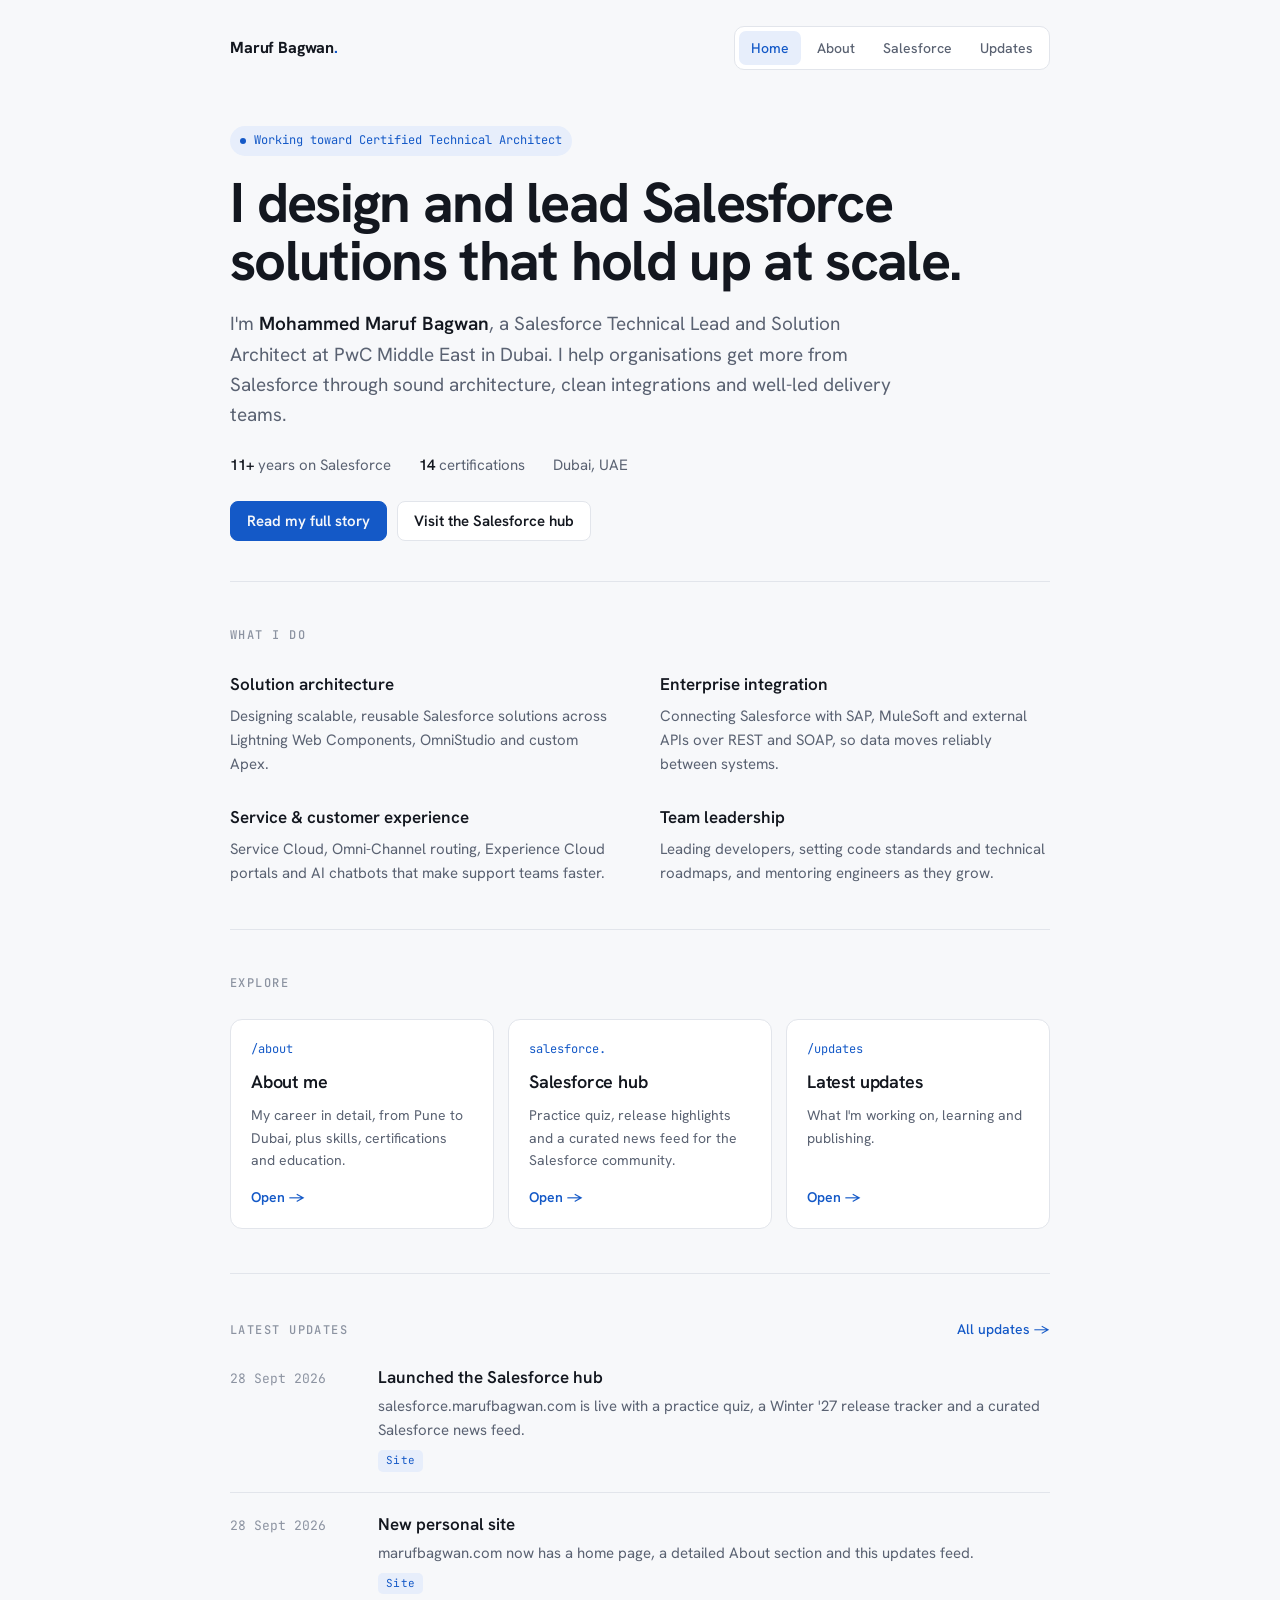
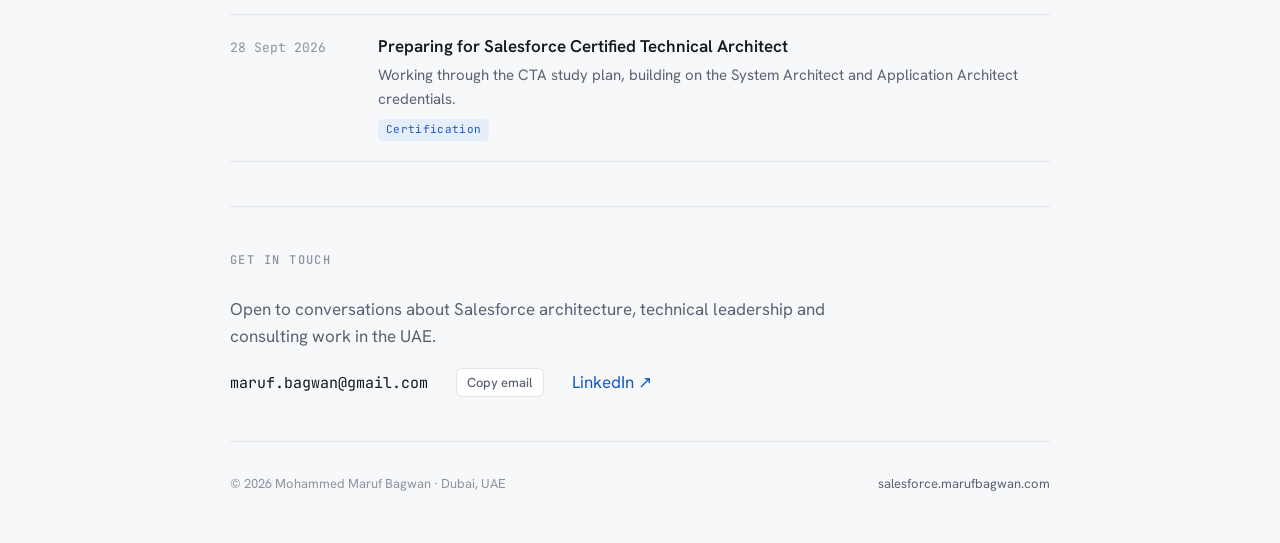
==== public/index.html @ 79952c8c "Add files via upload" ====
<!doctype html>
<html lang="en">
<head>
<meta charset="utf-8">
<meta name="viewport" content="width=device-width, initial-scale=1, viewport-fit=cover">
<title>Maruf Bagwan</title>
<meta name="description" content="Mohammed Maruf Bagwan — Salesforce Technical Lead and Solution Architect in Dubai.">
<link rel="preconnect" href="https://fonts.googleapis.com">
<link rel="preconnect" href="https://fonts.gstatic.com" crossorigin>
<link rel="stylesheet" href="https://fonts.googleapis.com/css2?family=Hanken+Grotesk:wght@400;500;600;700&family=JetBrains+Mono:wght@400;500&display=swap">
<link rel="stylesheet" href="assets/site.css">
</head>
<body>
<div class="wrap">
  <header class="site-header">
    <a class="brand" href="/">Maruf Bagwan<span class="dot">.</span></a>
    <nav aria-label="Main">
      <ul class="tabs">
        <li><a href="/" aria-current="page">Home</a></li>
        <li><a href="/about/">About</a></li>
        <li><a href="https://salesforce.marufbagwan.com/">Salesforce</a></li>
        <li><a href="/updates/">Updates</a></li>
      </ul>
    </nav>
  </header>

  <main>
    <div class="page-head">
      <span class="status">Working toward Certified Technical Architect</span>
      <h1>I design and lead Salesforce solutions that hold up at scale.</h1>
      <p class="lede">I'm <strong>Mohammed Maruf Bagwan</strong>, a Salesforce Technical Lead and Solution Architect at PwC Middle East in Dubai. I help organisations get more from Salesforce through sound architecture, clean integrations and well-led delivery teams.</p>
      <ul class="facts">
        <li><b>11+</b> years on Salesforce</li>
        <li><b>14</b> certifications</li>
        <li>Dubai, UAE</li>
      </ul>
      <div class="actions">
        <a class="btn primary" href="/about/">Read my full story</a>
        <a class="btn" href="https://salesforce.marufbagwan.com/">Visit the Salesforce hub</a>
      </div>
    </div>

    <section>
      <div class="sec-head"><p class="eyebrow">What I do</p></div>
      <div class="grid2">
        <div>
          <h3>Solution architecture</h3>
          <p>Designing scalable, reusable Salesforce solutions across Lightning Web Components, OmniStudio and custom Apex.</p>
        </div>
        <div>
          <h3>Enterprise integration</h3>
          <p>Connecting Salesforce with SAP, MuleSoft and external APIs over REST and SOAP, so data moves reliably between systems.</p>
        </div>
        <div>
          <h3>Service &amp; customer experience</h3>
          <p>Service Cloud, Omni-Channel routing, Experience Cloud portals and AI chatbots that make support teams faster.</p>
        </div>
        <div>
          <h3>Team leadership</h3>
          <p>Leading developers, setting code standards and technical roadmaps, and mentoring engineers as they grow.</p>
        </div>
      </div>
    </section>

    <section>
      <div class="sec-head"><p class="eyebrow">Explore</p></div>
      <div class="cards">
        <a class="card" href="/about/">
          <span class="k">/about</span>
          <h3>About me</h3>
          <p>My career in detail, from Pune to Dubai, plus skills, certifications and education.</p>
          <span class="go">Open →</span>
        </a>
        <a class="card" href="https://salesforce.marufbagwan.com/">
          <span class="k">salesforce.</span>
          <h3>Salesforce hub</h3>
          <p>Practice quiz, release highlights and a curated news feed for the Salesforce community.</p>
          <span class="go">Open →</span>
        </a>
        <a class="card" href="/updates/">
          <span class="k">/updates</span>
          <h3>Latest updates</h3>
          <p>What I'm working on, learning and publishing.</p>
          <span class="go">Open →</span>
        </a>
      </div>
    </section>

    <section>
      <div class="sec-head"><p class="eyebrow">Latest updates</p><a href="/updates/">All updates →</a></div>
      <ul class="feed" id="latest"></ul>
    </section>

    <section id="contact">
      <div class="sec-head"><p class="eyebrow">Get in touch</p></div>
      <p class="prose" style="margin-bottom:18px">Open to conversations about Salesforce architecture, technical leadership and consulting work in the UAE.</p>
      <div class="contact-row">
        <span class="email">maruf.bagwan@gmail.com</span>
        <button class="copy" type="button" data-copy="maruf.bagwan@gmail.com">Copy email</button>
        <a href="https://www.linkedin.com/in/mohammed-maruf-bagwan" target="_blank" rel="noopener">LinkedIn ↗</a>
      </div>
    </section>
  </main>

  <footer class="site-foot">
    <span>© 2026 Mohammed Maruf Bagwan · Dubai, UAE</span>
    <a href="https://salesforce.marufbagwan.com/">salesforce.marufbagwan.com</a>
  </footer>
</div>

<script src="assets/updates.js"></script>
<script src="assets/site.js" data-root="" data-site="main"></script>
<script>
  (function () {
    var list = document.getElementById("latest");
    list.innerHTML = (window.UPDATES || []).slice(0, 3).map(function (u) {
      var t = u.link ? '<a href="' + MB.esc(u.link) + '">' + MB.esc(u.title) + '</a>' : MB.esc(u.title);
      return '<li><span class="date">' + MB.fmtDate(u.date) + '</span><div><h3>' + t + '</h3><p>' + MB.esc(u.text) +
        '</p><div class="meta"><span class="tag">' + MB.esc(u.type) + '</span></div></div></li>';
    }).join("");
    MB.fixLinks(list);
  })();
</script>
</body>
</html>
---- public/assets/site.css ----
/* Shared styles for marufbagwan.com and salesforce.marufbagwan.com */
:root {
  --bg: #F7F8FA;
  --surface: #FFFFFF;
  --ink: #13171F;
  --muted: #5A6272;
  --faint: #8C93A1;
  --rule: #E2E5EB;
  --main-accent: #1459C7;
  --main-soft: #E7EEFB;
  --sf-accent: #0A6F8F;
  --sf-soft: #E3F1F5;
  --good: #1F7A4D;
  --good-soft: #E4F3EA;
  --bad: #B3362B;
  --bad-soft: #FBE9E7;
  --accent: var(--main-accent);
  --accent-soft: var(--main-soft);
  --sans: "Hanken Grotesk", ui-sans-serif, system-ui, -apple-system, "Segoe UI", sans-serif;
  --mono: "JetBrains Mono", ui-monospace, "SFMono-Regular", Menlo, Consolas, monospace;
}
@media (prefers-color-scheme: dark) {
  :root:not([data-theme="light"]) {
    color-scheme: dark;
    --bg: #0F1217; --surface: #161A21; --ink: #E8EBF0; --muted: #A0A7B4; --faint: #6E7582; --rule: #252A33;
    --main-accent: #7EA8F2; --main-soft: #1A2537;
    --sf-accent: #5CC2DE; --sf-soft: #13272E;
    --good: #5FC690; --good-soft: #14281E; --bad: #F08A7E; --bad-soft: #2E1816;
  }
}
:root[data-theme="dark"] {
  color-scheme: dark;
  --bg: #0F1217; --surface: #161A21; --ink: #E8EBF0; --muted: #A0A7B4; --faint: #6E7582; --rule: #252A33;
  --main-accent: #7EA8F2; --main-soft: #1A2537;
  --sf-accent: #5CC2DE; --sf-soft: #13272E;
  --good: #5FC690; --good-soft: #14281E; --bad: #F08A7E; --bad-soft: #2E1816;
}
body.sf { --accent: var(--sf-accent); --accent-soft: var(--sf-soft); }

* { box-sizing: border-box; }
html { scroll-behavior: smooth; }
@media (prefers-reduced-motion: reduce) { html { scroll-behavior: auto; } * { transition: none !important; animation: none !important; } }
body {
  margin: 0;
  background: var(--bg);
  color: var(--ink);
  font-family: var(--sans);
  font-size: 17px;
  line-height: 1.6;
  -webkit-font-smoothing: antialiased;
  padding-inline: 24px;
}
.wrap { max-width: 820px; margin: 0 auto; }
a { color: var(--accent); text-decoration: none; }
a:hover { text-decoration: underline; text-underline-offset: 3px; }
:focus-visible { outline: 2px solid var(--accent); outline-offset: 3px; border-radius: 3px; }
h1, h2, h3 { text-wrap: balance; }

/* ---------- Header / tabs ---------- */
.site-header {
  display: flex; align-items: center; justify-content: space-between; gap: 12px 24px; flex-wrap: wrap;
  padding-block: 26px 0;
}
.brand { font-weight: 700; letter-spacing: -0.01em; color: var(--ink); font-size: 16px; display: inline-flex; align-items: baseline; }
.brand .sub { margin-left: 10px; }
.brand:hover { text-decoration: none; }
.brand .dot { color: var(--accent); }
.brand .sub { font-family: var(--mono); font-size: 12px; font-weight: 500; color: var(--accent); background: var(--accent-soft); padding: 2px 8px; border-radius: 999px; }
.tabs { display: flex; gap: 4px; list-style: none; margin: 0; padding: 4px; flex-wrap: wrap; background: var(--surface); border: 1px solid var(--rule); border-radius: 10px; }
.tabs a {
  display: block; padding: 6px 12px; border-radius: 7px; font-size: 14px; font-weight: 500; color: var(--muted);
}
.tabs a:hover { color: var(--ink); text-decoration: none; background: var(--bg); }
.tabs a[aria-current="page"] { background: var(--accent-soft); color: var(--accent); }
.tabs a.out::after { content: " ↗"; font-size: 12px; }

/* ---------- Page head ---------- */
.page-head { padding-block: 56px 40px; display: grid; gap: 18px; }
.eyebrow { font-family: var(--mono); font-size: 12px; text-transform: uppercase; letter-spacing: 0.12em; color: var(--faint); margin: 0; font-weight: 500; }
h1 { margin: 0; font-size: clamp(36px, 6vw, 56px); line-height: 1.05; letter-spacing: -0.03em; font-weight: 700; }
.lede { margin: 0; max-width: 62ch; font-size: 19px; color: var(--muted); }
.lede strong { color: var(--ink); font-weight: 600; }
.status {
  display: inline-flex; align-items: center; gap: 8px; justify-self: start;
  font-family: var(--mono); font-size: 12px; color: var(--accent); background: var(--accent-soft);
  padding: 5px 10px; border-radius: 999px;
}
.status::before { content: ""; width: 6px; height: 6px; border-radius: 50%; background: var(--accent); }
.facts { display: flex; flex-wrap: wrap; gap: 8px 28px; margin: 4px 0 0; padding: 0; list-style: none; font-size: 15px; color: var(--muted); }
.facts b { color: var(--ink); font-weight: 600; font-variant-numeric: tabular-nums; }
.actions { display: flex; flex-wrap: wrap; gap: 10px; margin-top: 6px; }
.btn {
  display: inline-flex; align-items: center; gap: 8px; padding: 10px 16px; border-radius: 8px;
  font: 600 15px/1.2 var(--sans); border: 1px solid var(--rule); background: var(--surface); color: var(--ink); cursor: pointer;
}
.btn:hover { text-decoration: none; border-color: var(--faint); }
.btn.primary { background: var(--accent); border-color: var(--accent); color: var(--bg); }
.btn.primary:hover { filter: brightness(1.08); }
.btn:disabled { opacity: .45; cursor: not-allowed; }

/* ---------- Sections ---------- */
section { padding-block: 44px; border-top: 1px solid var(--rule); }
.sec-head { display: flex; justify-content: space-between; align-items: baseline; gap: 16px; flex-wrap: wrap; margin-bottom: 26px; }
.sec-head .eyebrow { margin: 0; }
.sec-head a { font-size: 14px; font-weight: 500; }
h2.title { margin: 0 0 8px; font-size: 26px; letter-spacing: -0.02em; line-height: 1.2; }
.prose { max-width: 64ch; color: var(--muted); margin: 0; }
.prose + .prose { margin-top: 14px; }

/* What I do */
.grid2 { display: grid; grid-template-columns: repeat(2, minmax(0, 1fr)); gap: 28px 40px; }
.grid2 h3 { margin: 0 0 6px; font-size: 17px; font-weight: 600; }
.grid2 p { margin: 0; color: var(--muted); font-size: 15px; }

/* Link cards */
.cards { display: grid; grid-template-columns: repeat(3, minmax(0, 1fr)); gap: 14px; }
.card {
  display: flex; flex-direction: column; gap: 8px; padding: 20px; border-radius: 12px;
  background: var(--surface); border: 1px solid var(--rule); color: var(--ink);
  transition: border-color .15s, transform .15s;
}
.card:hover { text-decoration: none; border-color: var(--accent); transform: translateY(-2px); }
.card .k { font-family: var(--mono); font-size: 12px; color: var(--accent); }
.card h3 { margin: 0; font-size: 18px; font-weight: 600; letter-spacing: -0.01em; }
.card p { margin: 0; font-size: 14px; color: var(--muted); }
.card .go { margin-top: auto; padding-top: 6px; font-size: 14px; font-weight: 600; color: var(--accent); }

/* ---------- Feed (updates / news) ---------- */
.feed { list-style: none; margin: 0; padding: 0; display: grid; }
.feed li { display: grid; grid-template-columns: 120px 1fr; gap: 6px 28px; padding-block: 20px; border-bottom: 1px solid var(--rule); }
.feed li:first-child { padding-top: 0; }
.feed .date { font-family: var(--mono); font-size: 13px; color: var(--faint); padding-top: 3px; font-variant-numeric: tabular-nums; }
.feed h3 { margin: 0 0 4px; font-size: 17px; font-weight: 600; line-height: 1.4; }
.feed h3 a { color: var(--ink); }
.feed h3 a:hover { color: var(--accent); }
.feed p { margin: 0; font-size: 15px; color: var(--muted); }
.feed .meta { margin-top: 8px; display: flex; gap: 8px; flex-wrap: wrap; align-items: center; font-size: 13px; color: var(--faint); }
.tag { font-family: var(--mono); font-size: 11px; letter-spacing: .03em; padding: 2px 8px; border-radius: 5px; background: var(--accent-soft); color: var(--accent); }
.empty { color: var(--faint); padding-block: 20px; margin: 0; }

/* Filters */
.toolbar { display: flex; flex-wrap: wrap; gap: 10px; align-items: center; margin-bottom: 26px; }
.chips { display: flex; flex-wrap: wrap; gap: 6px; }
.chip {
  font: 500 13px/1 var(--sans); padding: 8px 12px; border-radius: 999px; cursor: pointer;
  border: 1px solid var(--rule); background: var(--surface); color: var(--muted);
}
.chip:hover { color: var(--ink); border-color: var(--faint); }
.chip[aria-pressed="true"] { background: var(--ink); border-color: var(--ink); color: var(--bg); }
.chip .n { font-family: var(--mono); font-size: 11px; opacity: .7; margin-left: 4px; }
.search {
  flex: 1 1 200px; min-width: 0; max-width: 280px; margin-left: auto;
  font: 15px var(--sans); padding: 8px 12px; border-radius: 8px; border: 1px solid var(--rule);
  background: var(--surface); color: var(--ink);
}
.search::placeholder { color: var(--faint); }

/* ---------- About: timeline ---------- */
.jobs { list-style: none; margin: 0; padding: 0; display: grid; gap: 12px; }
.job { border: 1px solid var(--rule); border-radius: 12px; background: var(--surface); }
.job summary {
  list-style: none; cursor: pointer; display: grid; grid-template-columns: 150px 1fr auto; gap: 4px 24px; align-items: start;
  padding: 18px 20px;
}
.job summary::-webkit-details-marker { display: none; }
.job .when { font-family: var(--mono); font-size: 13px; color: var(--faint); padding-top: 3px; white-space: nowrap; font-variant-numeric: tabular-nums; }
.job.current .when { color: var(--accent); }
.job h3 { margin: 0; font-size: 18px; font-weight: 600; line-height: 1.35; }
.job .org { margin: 2px 0 0; font-size: 15px; color: var(--muted); }
.job .chev { width: 22px; height: 22px; border-radius: 6px; display: grid; place-items: center; color: var(--faint); transition: transform .2s; font-size: 14px; margin-top: 2px; }
.job[open] .chev { transform: rotate(180deg); color: var(--accent); }
.job .body { padding: 0 20px 20px calc(150px + 24px + 20px); }
.job ul { margin: 0; padding-left: 18px; display: grid; gap: 6px; color: var(--muted); font-size: 15px; }
.job .stack { margin-top: 14px; display: flex; flex-wrap: wrap; gap: 6px; }
.pill { font-family: var(--mono); font-size: 11px; padding: 3px 8px; border-radius: 5px; border: 1px solid var(--rule); color: var(--muted); }

.certs { display: grid; grid-template-columns: repeat(2, minmax(0, 1fr)); gap: 8px; list-style: none; margin: 0; padding: 0; }
.certs li { display: flex; justify-content: space-between; gap: 12px; align-items: center; padding: 12px 14px; border: 1px solid var(--rule); border-radius: 8px; background: var(--surface); font-size: 15px; }
.certs li .tag { flex: none; }
.certs li.progress { border-style: dashed; border-color: var(--accent); }

.kv { display: grid; grid-template-columns: 180px 1fr; gap: 12px 24px; margin: 0; }
.kv dt { font-weight: 600; font-size: 15px; }
.kv dd { margin: 0; color: var(--muted); font-size: 15px; }

.contact-row { display: flex; flex-wrap: wrap; gap: 12px 28px; align-items: center; }
.email { font-family: var(--mono); font-size: 15px; color: var(--ink); user-select: all; }
.copy { font: 500 13px var(--sans); padding: 5px 10px; border-radius: 6px; border: 1px solid var(--rule); background: var(--surface); color: var(--muted); cursor: pointer; }
.copy:hover { color: var(--ink); }

/* ---------- Releases ---------- */
.dates { display: grid; grid-template-columns: repeat(5, minmax(0, 1fr)); gap: 0; list-style: none; margin: 0; padding: 0; border: 1px solid var(--rule); border-radius: 12px; background: var(--surface); overflow: hidden; }
.dates li { padding: 14px 16px; border-left: 1px solid var(--rule); display: grid; gap: 2px; }
.dates li:first-child { border-left: 0; }
.dates .d { font-family: var(--mono); font-size: 13px; font-variant-numeric: tabular-nums; color: var(--ink); font-weight: 500; }
.dates .l { font-size: 13px; color: var(--muted); line-height: 1.35; }
.dates li.done .d { color: var(--faint); text-decoration: line-through; text-decoration-color: var(--rule); }
.dates li.next { background: var(--accent-soft); }
.dates li.next .d { color: var(--accent); }

.rel { list-style: none; margin: 0; padding: 0; display: grid; }
.rel li { padding-block: 16px; border-bottom: 1px solid var(--rule); display: grid; grid-template-columns: 1fr auto; gap: 4px 16px; }
.rel h3 { margin: 0; font-size: 16px; font-weight: 600; line-height: 1.4; }
.rel p { margin: 0; font-size: 15px; color: var(--muted); grid-column: 1 / -1; }
.rel .area { font-size: 12px; color: var(--faint); font-family: var(--mono); grid-column: 1 / -1; }
.st { font-family: var(--mono); font-size: 11px; padding: 3px 8px; border-radius: 5px; white-space: nowrap; align-self: start; border: 1px solid transparent; }
.st-ga { background: var(--good-soft); color: var(--good); }
.st-beta { background: var(--accent-soft); color: var(--accent); }
.st-pilot { border-color: var(--accent); color: var(--accent); }
.st-ru { background: var(--bad-soft); color: var(--bad); }
.st-removed { border-color: var(--rule); color: var(--faint); text-decoration: line-through; }
.st-new { border-color: var(--rule); color: var(--muted); }

/* ---------- Quiz ---------- */
.quiz { background: var(--surface); border: 1px solid var(--rule); border-radius: 14px; padding: 28px; }
.quiz-top { display: flex; justify-content: space-between; align-items: center; gap: 12px; flex-wrap: wrap; margin-bottom: 18px; font-family: var(--mono); font-size: 13px; color: var(--faint); }
.bar { height: 4px; background: var(--rule); border-radius: 4px; overflow: hidden; margin-bottom: 24px; }
.bar i { display: block; height: 100%; background: var(--accent); width: 0; transition: width .3s; }
.q { margin: 0 0 20px; font-size: 21px; line-height: 1.4; font-weight: 600; letter-spacing: -0.01em; }
.q code, .explain code { font-family: var(--mono); font-size: .88em; background: var(--bg); padding: 1px 5px; border-radius: 4px; }
.opts { display: grid; gap: 10px; margin: 0; padding: 0; list-style: none; }
.opt {
  width: 100%; text-align: left; display: flex; gap: 12px; align-items: flex-start;
  font: 16px/1.45 var(--sans); padding: 13px 16px; border-radius: 10px; cursor: pointer;
  background: var(--bg); color: var(--ink); border: 1px solid var(--rule);
}
.opt:hover:not(:disabled) { border-color: var(--accent); }
.opt .key { font-family: var(--mono); font-size: 12px; color: var(--faint); width: 18px; flex: none; padding-top: 3px; }
.opt code { font-family: var(--mono); font-size: .9em; }
.opt:disabled { cursor: default; }
.opt.right { background: var(--good-soft); border-color: var(--good); }
.opt.right .key { color: var(--good); }
.opt.wrong { background: var(--bad-soft); border-color: var(--bad); }
.opt.wrong .key { color: var(--bad); }
.explain { margin-top: 18px; padding: 14px 16px; border-radius: 10px; background: var(--bg); font-size: 15px; color: var(--muted); }
.explain b { color: var(--ink); }
.quiz-foot { margin-top: 22px; display: flex; justify-content: space-between; gap: 12px; flex-wrap: wrap; align-items: center; }
.score-big { font-size: 64px; font-weight: 700; letter-spacing: -0.04em; line-height: 1; font-variant-numeric: tabular-nums; margin: 0; }
.score-big small { font-size: 24px; color: var(--faint); font-weight: 500; }
.breakdown { list-style: none; margin: 20px 0 0; padding: 0; display: grid; gap: 8px; }
.breakdown li { display: grid; grid-template-columns: 170px 1fr 48px; gap: 12px; align-items: center; font-size: 14px; color: var(--muted); }
.breakdown .track { height: 6px; background: var(--rule); border-radius: 6px; overflow: hidden; }
.breakdown .track i { display: block; height: 100%; background: var(--accent); }
.breakdown .v { font-family: var(--mono); font-size: 12px; text-align: right; font-variant-numeric: tabular-nums; }

footer.site-foot { padding-block: 32px 48px; border-top: 1px solid var(--rule); color: var(--faint); font-size: 13px; display: flex; justify-content: space-between; gap: 12px; flex-wrap: wrap; }
footer.site-foot a { color: var(--muted); }

/* ---------- Responsive ---------- */
@media (max-width: 700px) {
  body { font-size: 16px; padding-inline: 16px; }
  .page-head { padding-block: 36px 32px; }
  .cards { grid-template-columns: 1fr; }
  .grid2, .certs { grid-template-columns: 1fr; }
  .feed li { grid-template-columns: 1fr; gap: 2px; }
  .job summary { grid-template-columns: 1fr auto; }
  .job .when { grid-column: 1 / -1; padding-top: 0; }
  .job .body { padding: 0 20px 20px; }
  .kv { grid-template-columns: 1fr; gap: 2px; }
  .kv dd { margin-bottom: 10px; }
  .dates { grid-template-columns: 1fr 1fr; }
  .dates li { border-left: 0; border-top: 1px solid var(--rule); }
  .dates li:nth-child(-n+2) { border-top: 0; }
  .dates li:nth-child(even) { border-left: 1px solid var(--rule); }
  .search { max-width: none; margin-left: 0; }
  .quiz { padding: 20px; }
  .q { font-size: 19px; }
  .breakdown li { grid-template-columns: 110px 1fr 40px; }
}
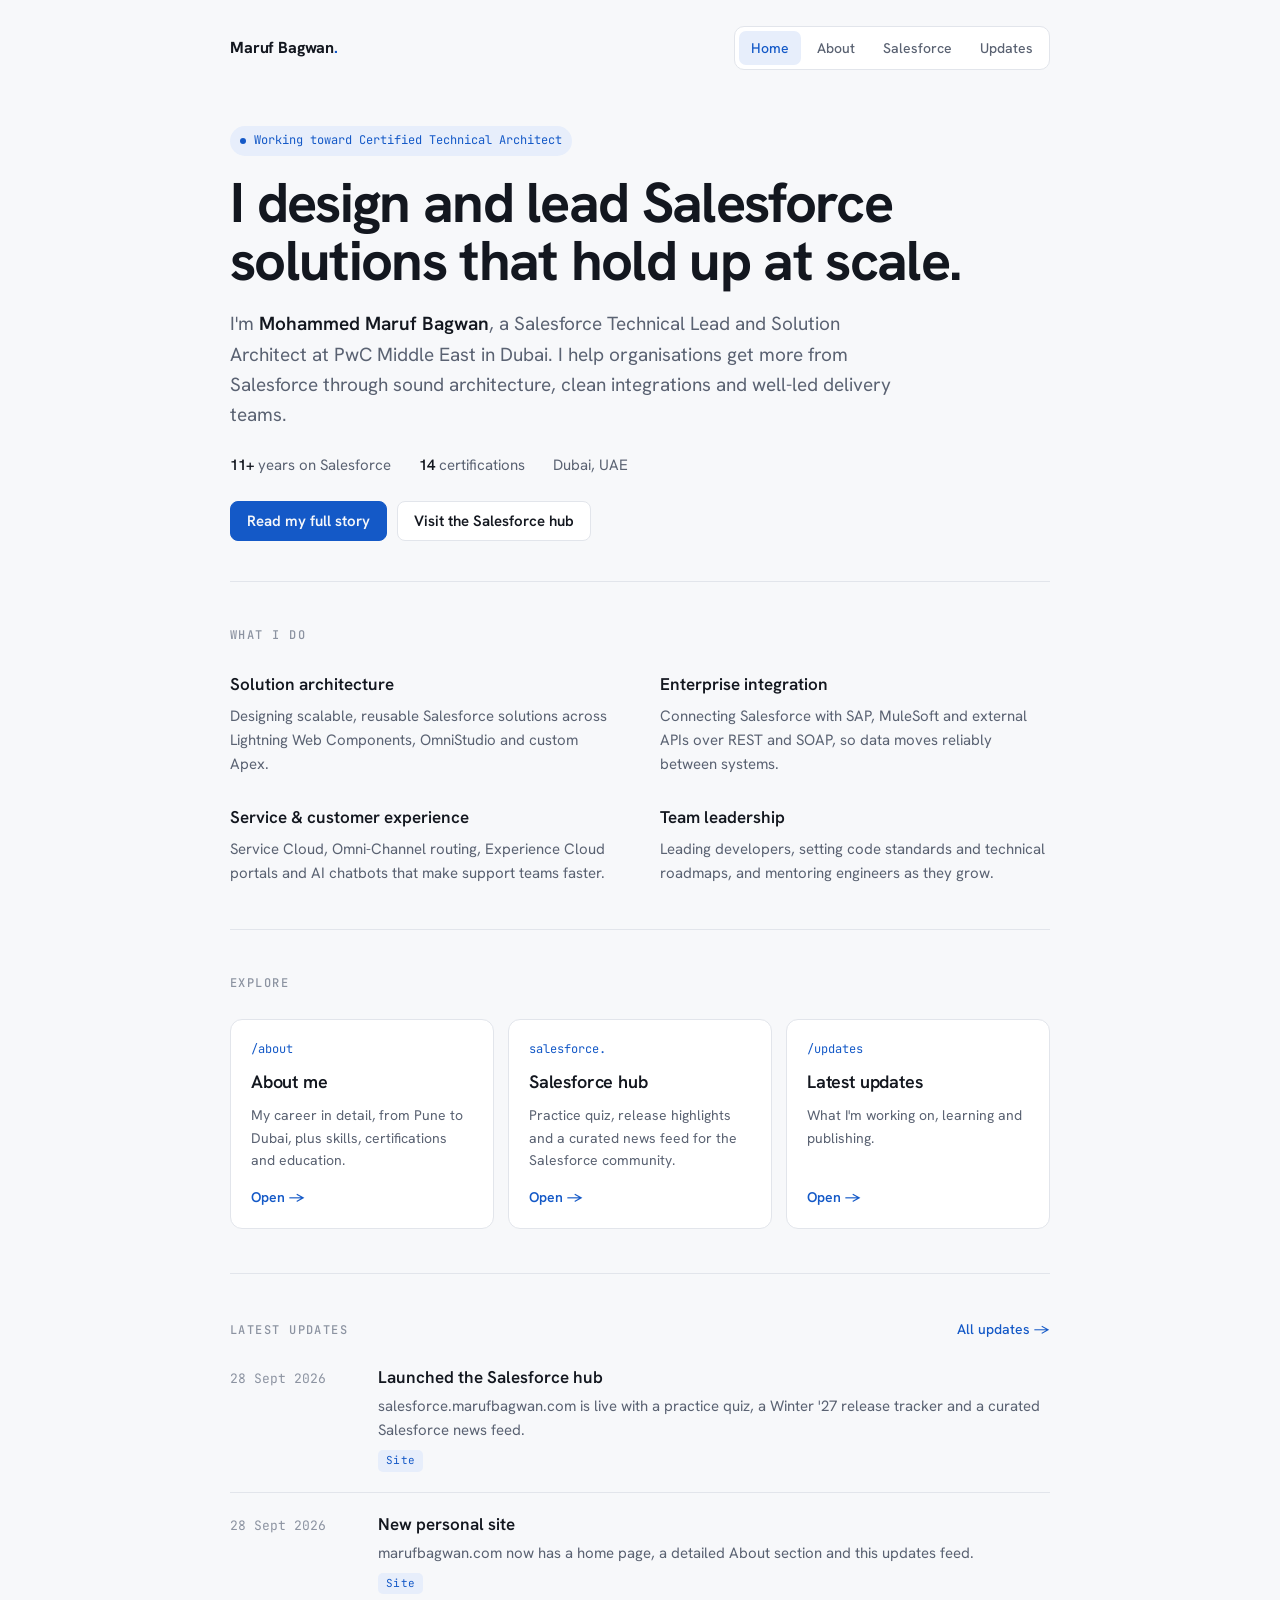
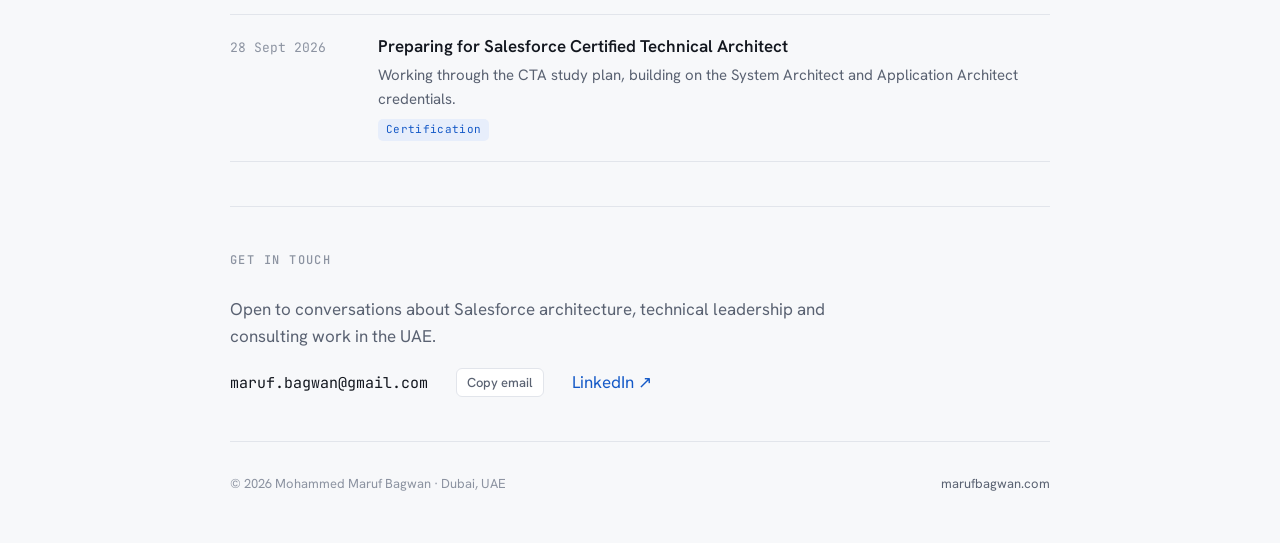
==== commit 0366bd2e: "Updated Salesforce.marufbagwan.com to marufbagwan.com in the index.html file." ====
--- a/public/index.html
+++ b/public/index.html
@@ -18,7 +18,7 @@
       <ul class="tabs">
         <li><a href="/" aria-current="page">Home</a></li>
         <li><a href="/about/">About</a></li>
-        <li><a href="https://salesforce.marufbagwan.com/">Salesforce</a></li>
+        <li><a href="https://marufbagwan.com/">Salesforce</a></li>
         <li><a href="/updates/">Updates</a></li>
       </ul>
     </nav>
@@ -36,7 +36,7 @@
       </ul>
       <div class="actions">
         <a class="btn primary" href="/about/">Read my full story</a>
-        <a class="btn" href="https://salesforce.marufbagwan.com/">Visit the Salesforce hub</a>
+        <a class="btn" href="https://marufbagwan.com/">Visit the Salesforce hub</a>
       </div>
     </div>
 
@@ -71,7 +71,7 @@
           <p>My career in detail, from Pune to Dubai, plus skills, certifications and education.</p>
           <span class="go">Open →</span>
         </a>
-        <a class="card" href="https://salesforce.marufbagwan.com/">
+        <a class="card" href="httpsmarufbagwan.com/">
           <span class="k">salesforce.</span>
           <h3>Salesforce hub</h3>
           <p>Practice quiz, release highlights and a curated news feed for the Salesforce community.</p>
@@ -104,7 +104,7 @@
 
   <footer class="site-foot">
     <span>© 2026 Mohammed Maruf Bagwan · Dubai, UAE</span>
-    <a href="https://salesforce.marufbagwan.com/">salesforce.marufbagwan.com</a>
+    <a href="https://marufbagwan.com/">marufbagwan.com</a>
   </footer>
 </div>
 
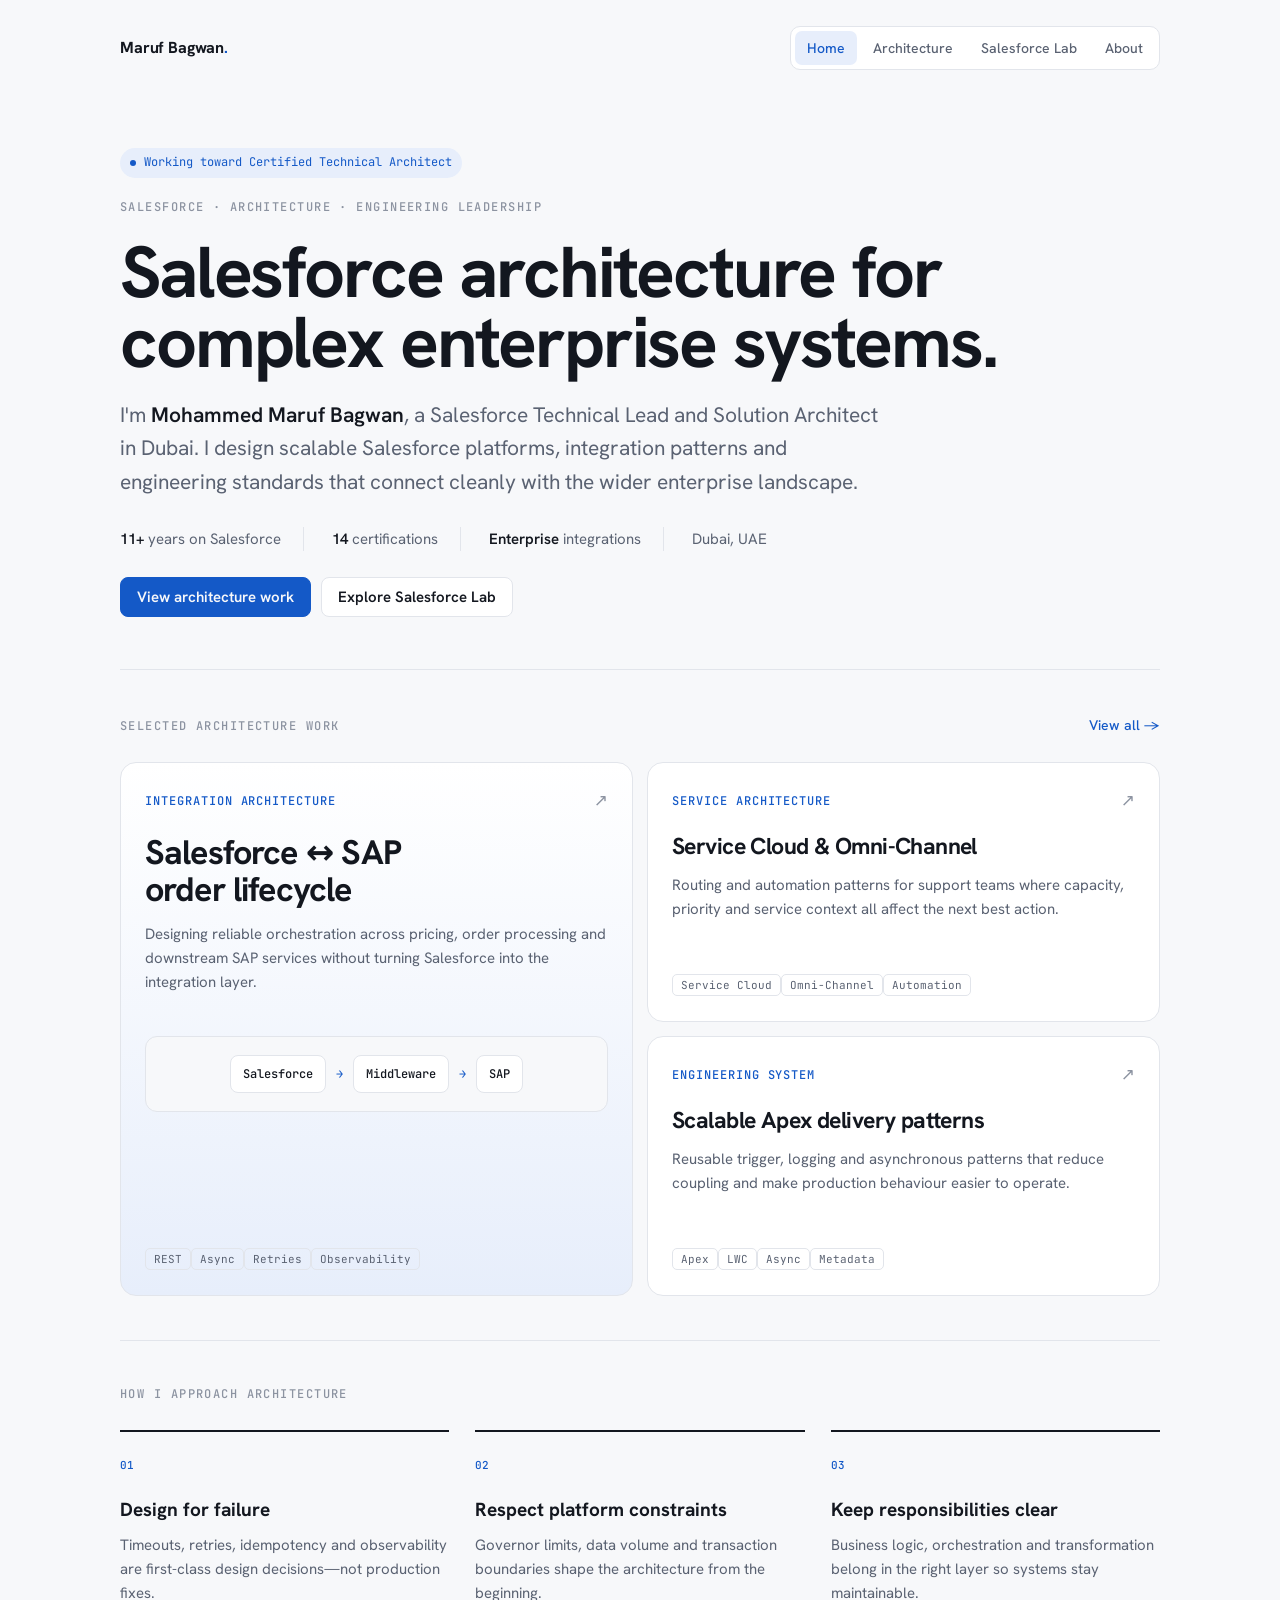
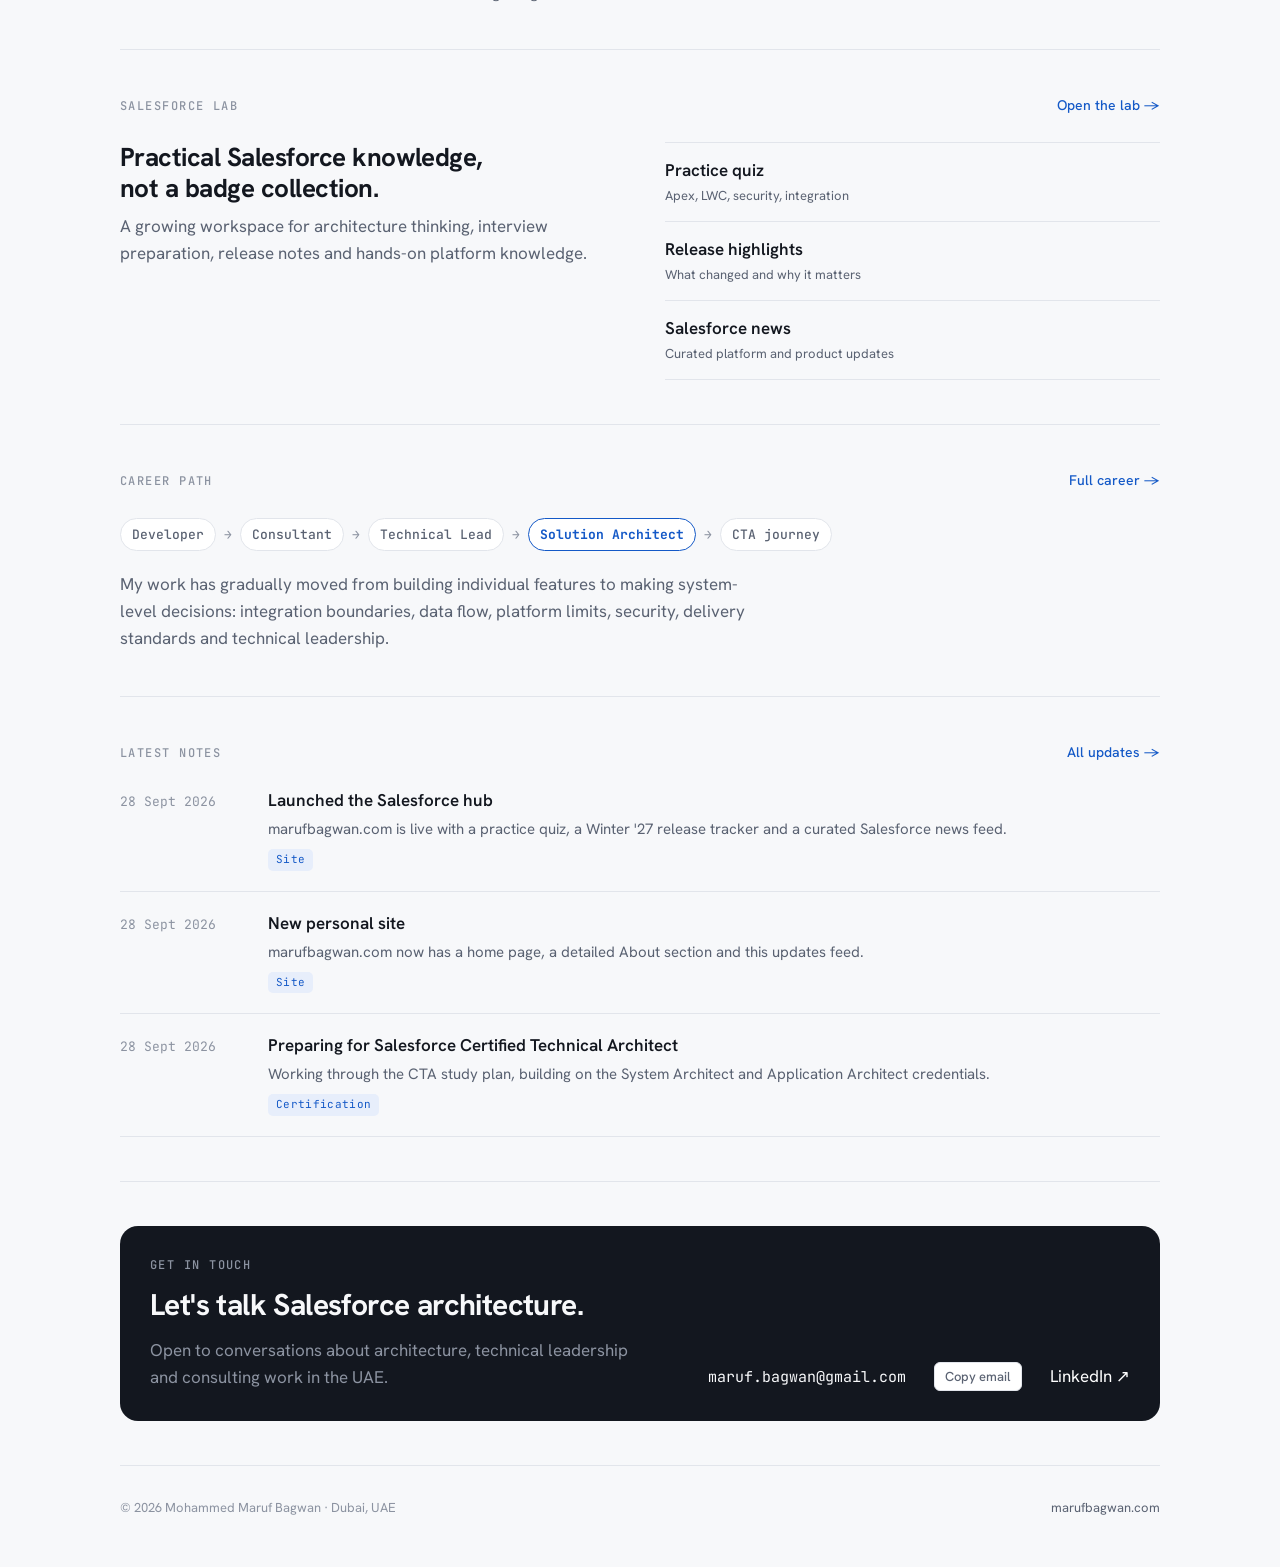
==== commit 2f8aa4ff: "Updated Site Links and Branding for Salesforce Hub and Personal Site" ====
--- a/public/index.html
+++ b/public/index.html
@@ -3,8 +3,8 @@
 <head>
 <meta charset="utf-8">
 <meta name="viewport" content="width=device-width, initial-scale=1, viewport-fit=cover">
-<title>Maruf Bagwan</title>
-<meta name="description" content="Mohammed Maruf Bagwan — Salesforce Technical Lead and Solution Architect in Dubai.">
+<title>Maruf Bagwan · Salesforce Technical Lead & Solution Architect</title>
+<meta name="description" content="Mohammed Maruf Bagwan — Salesforce Technical Lead and Solution Architect in Dubai, designing enterprise Salesforce architecture, integrations and engineering patterns.">
 <link rel="preconnect" href="https://fonts.googleapis.com">
 <link rel="preconnect" href="https://fonts.gstatic.com" crossorigin>
 <link rel="stylesheet" href="https://fonts.googleapis.com/css2?family=Hanken+Grotesk:wght@400;500;600;700&family=JetBrains+Mono:wght@400;500&display=swap">
@@ -17,87 +17,101 @@
     <nav aria-label="Main">
       <ul class="tabs">
         <li><a href="/" aria-current="page">Home</a></li>
+        <li><a href="/architecture/">Architecture</a></li>
+        <li><a href="/salesforce/">Salesforce Lab</a></li>
         <li><a href="/about/">About</a></li>
-        <li><a href="https://marufbagwan.com/">Salesforce</a></li>
-        <li><a href="/updates/">Updates</a></li>
       </ul>
     </nav>
   </header>
 
   <main>
-    <div class="page-head">
+    <div class="page-head hero">
       <span class="status">Working toward Certified Technical Architect</span>
-      <h1>I design and lead Salesforce solutions that hold up at scale.</h1>
-      <p class="lede">I'm <strong>Mohammed Maruf Bagwan</strong>, a Salesforce Technical Lead and Solution Architect at PwC Middle East in Dubai. I help organisations get more from Salesforce through sound architecture, clean integrations and well-led delivery teams.</p>
-      <ul class="facts">
+      <p class="eyebrow">Salesforce · Architecture · Engineering leadership</p>
+      <h1>Salesforce architecture for complex enterprise systems.</h1>
+      <p class="lede">I'm <strong>Mohammed Maruf Bagwan</strong>, a Salesforce Technical Lead and Solution Architect in Dubai. I design scalable Salesforce platforms, integration patterns and engineering standards that connect cleanly with the wider enterprise landscape.</p>
+      <ul class="facts hero-facts">
         <li><b>11+</b> years on Salesforce</li>
         <li><b>14</b> certifications</li>
+        <li><b>Enterprise</b> integrations</li>
         <li>Dubai, UAE</li>
       </ul>
       <div class="actions">
-        <a class="btn primary" href="/about/">Read my full story</a>
-        <a class="btn" href="https://marufbagwan.com/">Visit the Salesforce hub</a>
+        <a class="btn primary" href="/architecture/">View architecture work</a>
+        <a class="btn" href="/salesforce/">Explore Salesforce Lab</a>
       </div>
     </div>
 
     <section>
-      <div class="sec-head"><p class="eyebrow">What I do</p></div>
-      <div class="grid2">
+      <div class="sec-head"><p class="eyebrow">Selected architecture work</p><a href="/architecture/">View all →</a></div>
+      <div class="case-grid">
+        <a class="case-card featured" href="/architecture/#salesforce-sap">
+          <div class="case-top"><span class="k">Integration architecture</span><span class="arrow">↗</span></div>
+          <h2>Salesforce ↔ SAP order lifecycle</h2>
+          <p>Designing reliable orchestration across pricing, order processing and downstream SAP services without turning Salesforce into the integration layer.</p>
+          <div class="flow" aria-label="Architecture flow"><span>Salesforce</span><i>→</i><span>Middleware</span><i>→</i><span>SAP</span></div>
+          <div class="stack"><span class="pill">REST</span><span class="pill">Async</span><span class="pill">Retries</span><span class="pill">Observability</span></div>
+        </a>
+        <a class="case-card" href="/architecture/#omnichannel">
+          <div class="case-top"><span class="k">Service architecture</span><span class="arrow">↗</span></div>
+          <h2>Service Cloud &amp; Omni-Channel</h2>
+          <p>Routing and automation patterns for support teams where capacity, priority and service context all affect the next best action.</p>
+          <div class="stack"><span class="pill">Service Cloud</span><span class="pill">Omni-Channel</span><span class="pill">Automation</span></div>
+        </a>
+        <a class="case-card" href="/architecture/#engineering">
+          <div class="case-top"><span class="k">Engineering system</span><span class="arrow">↗</span></div>
+          <h2>Scalable Apex delivery patterns</h2>
+          <p>Reusable trigger, logging and asynchronous patterns that reduce coupling and make production behaviour easier to operate.</p>
+          <div class="stack"><span class="pill">Apex</span><span class="pill">LWC</span><span class="pill">Async</span><span class="pill">Metadata</span></div>
+        </a>
+      </div>
+    </section>
+
+    <section>
+      <div class="sec-head"><p class="eyebrow">How I approach architecture</p></div>
+      <div class="principles">
+        <article><span>01</span><h3>Design for failure</h3><p>Timeouts, retries, idempotency and observability are first-class design decisions—not production fixes.</p></article>
+        <article><span>02</span><h3>Respect platform constraints</h3><p>Governor limits, data volume and transaction boundaries shape the architecture from the beginning.</p></article>
+        <article><span>03</span><h3>Keep responsibilities clear</h3><p>Business logic, orchestration and transformation belong in the right layer so systems stay maintainable.</p></article>
+      </div>
+    </section>
+
+    <section>
+      <div class="sec-head"><p class="eyebrow">Salesforce Lab</p><a href="/salesforce/">Open the lab →</a></div>
+      <div class="lab-intro">
         <div>
-          <h3>Solution architecture</h3>
-          <p>Designing scalable, reusable Salesforce solutions across Lightning Web Components, OmniStudio and custom Apex.</p>
+          <h2 class="title">Practical Salesforce knowledge, not a badge collection.</h2>
+          <p class="prose">A growing workspace for architecture thinking, interview preparation, release notes and hands-on platform knowledge.</p>
         </div>
-        <div>
-          <h3>Enterprise integration</h3>
-          <p>Connecting Salesforce with SAP, MuleSoft and external APIs over REST and SOAP, so data moves reliably between systems.</p>
-        </div>
-        <div>
-          <h3>Service &amp; customer experience</h3>
-          <p>Service Cloud, Omni-Channel routing, Experience Cloud portals and AI chatbots that make support teams faster.</p>
-        </div>
-        <div>
-          <h3>Team leadership</h3>
-          <p>Leading developers, setting code standards and technical roadmaps, and mentoring engineers as they grow.</p>
+        <div class="lab-links">
+          <a href="/salesforce/quiz/"><span>Practice quiz</span><small>Apex, LWC, security, integration</small></a>
+          <a href="/salesforce/releases/"><span>Release highlights</span><small>What changed and why it matters</small></a>
+          <a href="/salesforce/news/"><span>Salesforce news</span><small>Curated platform and product updates</small></a>
         </div>
       </div>
     </section>
 
     <section>
-      <div class="sec-head"><p class="eyebrow">Explore</p></div>
-      <div class="cards">
-        <a class="card" href="/about/">
-          <span class="k">/about</span>
-          <h3>About me</h3>
-          <p>My career in detail, from Pune to Dubai, plus skills, certifications and education.</p>
-          <span class="go">Open →</span>
-        </a>
-        <a class="card" href="httpsmarufbagwan.com/">
-          <span class="k">salesforce.</span>
-          <h3>Salesforce hub</h3>
-          <p>Practice quiz, release highlights and a curated news feed for the Salesforce community.</p>
-          <span class="go">Open →</span>
-        </a>
-        <a class="card" href="/updates/">
-          <span class="k">/updates</span>
-          <h3>Latest updates</h3>
-          <p>What I'm working on, learning and publishing.</p>
-          <span class="go">Open →</span>
-        </a>
+      <div class="sec-head"><p class="eyebrow">Career path</p><a href="/about/">Full career →</a></div>
+      <div class="journey" aria-label="Career journey">
+        <span>Developer</span><i>→</i><span>Consultant</span><i>→</i><span>Technical Lead</span><i>→</i><strong>Solution Architect</strong><i>→</i><span>CTA journey</span>
       </div>
+      <p class="prose journey-copy">My work has gradually moved from building individual features to making system-level decisions: integration boundaries, data flow, platform limits, security, delivery standards and technical leadership.</p>
     </section>
 
     <section>
-      <div class="sec-head"><p class="eyebrow">Latest updates</p><a href="/updates/">All updates →</a></div>
+      <div class="sec-head"><p class="eyebrow">Latest notes</p><a href="/updates/">All updates →</a></div>
       <ul class="feed" id="latest"></ul>
     </section>
 
     <section id="contact">
-      <div class="sec-head"><p class="eyebrow">Get in touch</p></div>
-      <p class="prose" style="margin-bottom:18px">Open to conversations about Salesforce architecture, technical leadership and consulting work in the UAE.</p>
-      <div class="contact-row">
-        <span class="email">maruf.bagwan@gmail.com</span>
-        <button class="copy" type="button" data-copy="maruf.bagwan@gmail.com">Copy email</button>
-        <a href="https://www.linkedin.com/in/mohammed-maruf-bagwan" target="_blank" rel="noopener">LinkedIn ↗</a>
+      <div class="contact-panel">
+        <div><p class="eyebrow">Get in touch</p><h2>Let's talk Salesforce architecture.</h2><p>Open to conversations about architecture, technical leadership and consulting work in the UAE.</p></div>
+        <div class="contact-row">
+          <span class="email">maruf.bagwan@gmail.com</span>
+          <button class="copy" type="button" data-copy="maruf.bagwan@gmail.com">Copy email</button>
+          <a href="https://www.linkedin.com/in/mohammed-maruf-bagwan" target="_blank" rel="noopener">LinkedIn ↗</a>
+        </div>
       </div>
     </section>
   </main>
--- a/public/assets/site.css
+++ b/public/assets/site.css
@@ -267,3 +267,83 @@
   .q { font-size: 19px; }
   .breakdown li { grid-template-columns: 110px 1fr 40px; }
 }
+
+/* ---------- Portfolio refresh ---------- */
+.wrap { max-width: 1040px; }
+.hero { padding-block: 78px 52px; gap: 20px; }
+.hero h1 { max-width: 900px; font-size: clamp(42px, 7vw, 72px); line-height: .98; }
+.hero .lede { max-width: 760px; font-size: clamp(18px, 2vw, 21px); }
+.hero-facts { padding-top: 4px; }
+.hero-facts li { padding-right: 22px; border-right: 1px solid var(--rule); }
+.hero-facts li:last-child { border-right: 0; }
+
+.case-grid { display: grid; grid-template-columns: repeat(2, minmax(0, 1fr)); gap: 14px; }
+.case-card { display:flex; flex-direction:column; gap:14px; min-height:260px; padding:24px; border:1px solid var(--rule); border-radius:16px; background:var(--surface); color:var(--ink); transition:transform .18s, border-color .18s, box-shadow .18s; }
+.case-card.featured { grid-row: span 2; min-height: 534px; justify-content:flex-start; background: linear-gradient(180deg, var(--surface), var(--accent-soft)); }
+.case-card:hover { text-decoration:none; transform:translateY(-3px); border-color:var(--accent); box-shadow:0 14px 32px rgba(0,0,0,.06); }
+.case-top { display:flex; justify-content:space-between; gap:12px; align-items:center; }
+.case-top .k { font:500 12px var(--mono); text-transform:uppercase; letter-spacing:.08em; color:var(--accent); }
+.case-top .arrow { color:var(--faint); }
+.case-card h2 { margin:6px 0 0; font-size:clamp(23px,3vw,34px); line-height:1.08; letter-spacing:-.025em; }
+.case-card:not(.featured) h2 { font-size:23px; }
+.case-card p { margin:0; color:var(--muted); font-size:15px; }
+.case-card .stack { margin-top:auto; }
+.flow { margin:28px 0 8px; padding:18px; border:1px solid var(--rule); border-radius:12px; display:flex; gap:10px; flex-wrap:wrap; align-items:center; justify-content:center; background:var(--bg); font:500 12px var(--mono); }
+.flow span { border:1px solid var(--rule); background:var(--surface); border-radius:8px; padding:10px 12px; }
+.flow i { color:var(--accent); font-style:normal; }
+
+.principles { display:grid; grid-template-columns:repeat(3,minmax(0,1fr)); gap:26px; }
+.principles article { position:relative; padding-top:18px; border-top:2px solid var(--ink); }
+.principles article > span { font:500 11px var(--mono); color:var(--accent); }
+.principles h3 { margin:18px 0 7px; font-size:19px; }
+.principles p { margin:0; color:var(--muted); font-size:15px; }
+
+.lab-intro { display:grid; grid-template-columns:1fr 1fr; gap:50px; align-items:start; }
+.lab-links { display:grid; border-top:1px solid var(--rule); }
+.lab-links a { display:grid; gap:2px; padding:14px 0; border-bottom:1px solid var(--rule); color:var(--ink); }
+.lab-links a:hover { text-decoration:none; color:var(--accent); }
+.lab-links span { font-weight:600; }
+.lab-links small { font-size:13px; color:var(--muted); }
+
+.journey { display:flex; align-items:center; flex-wrap:wrap; gap:8px; font:500 13px var(--mono); color:var(--muted); }
+.journey span,.journey strong { border:1px solid var(--rule); border-radius:999px; padding:7px 11px; background:var(--surface); }
+.journey strong { color:var(--accent); border-color:var(--accent); }
+.journey i { font-style:normal; color:var(--faint); }
+.journey-copy { margin-top:20px; }
+
+.contact-panel { padding:30px; background:var(--ink); color:var(--bg); border-radius:18px; display:grid; grid-template-columns:1.2fr 1fr; gap:30px; align-items:end; }
+.contact-panel .eyebrow { color:var(--faint); }
+.contact-panel h2 { margin:6px 0 8px; font-size:30px; letter-spacing:-.02em; }
+.contact-panel p { margin:0; max-width:50ch; color:var(--faint); }
+.contact-panel .contact-row { justify-content:flex-end; }
+.contact-panel .email { color:var(--bg); }
+.contact-panel a { color:#fff; }
+
+/* Architecture detail page */
+.architecture-case { scroll-margin-top:24px; }
+.case-label { display:flex; gap:14px; align-items:center; margin-bottom:14px; }
+.case-label > span { display:grid; place-items:center; width:32px; height:32px; border-radius:50%; background:var(--accent-soft); color:var(--accent); font:500 11px var(--mono); }
+.architecture-case > h2 { margin:0; font-size:clamp(30px,5vw,46px); line-height:1.05; letter-spacing:-.03em; }
+.case-lede { max-width:68ch; margin:14px 0 28px; color:var(--muted); font-size:18px; }
+.diagram { display:grid; grid-template-columns:1fr auto 1fr auto 1fr; gap:12px; align-items:center; padding:22px; border:1px solid var(--rule); background:var(--surface); border-radius:16px; }
+.diagram > div { min-height:112px; display:flex; flex-direction:column; justify-content:center; padding:18px; border:1px solid var(--rule); border-radius:12px; background:var(--bg); text-align:center; }
+.diagram b { font-size:16px; }
+.diagram small { display:block; margin-top:6px; color:var(--muted); font-size:12px; }
+.diagram > span { color:var(--accent); font-size:22px; }
+.decision-grid { display:grid; grid-template-columns:repeat(2,minmax(0,1fr)); gap:26px 42px; margin-top:34px; }
+.decision-grid h3 { margin:0 0 6px; font-size:15px; font-family:var(--mono); color:var(--accent); }
+.decision-grid p { margin:0; color:var(--muted); font-size:15px; }
+
+@media (max-width: 760px) {
+  .hero { padding-block:48px 34px; }
+  .hero-facts li { border-right:0; padding-right:0; }
+  .case-grid { grid-template-columns:1fr; }
+  .case-card.featured { grid-row:auto; min-height:340px; }
+  .principles { grid-template-columns:1fr; }
+  .lab-intro { grid-template-columns:1fr; gap:28px; }
+  .contact-panel { grid-template-columns:1fr; padding:24px; }
+  .contact-panel .contact-row { justify-content:flex-start; }
+  .diagram { grid-template-columns:1fr; text-align:center; }
+  .diagram > span { transform:rotate(90deg); }
+  .decision-grid { grid-template-columns:1fr; }
+}
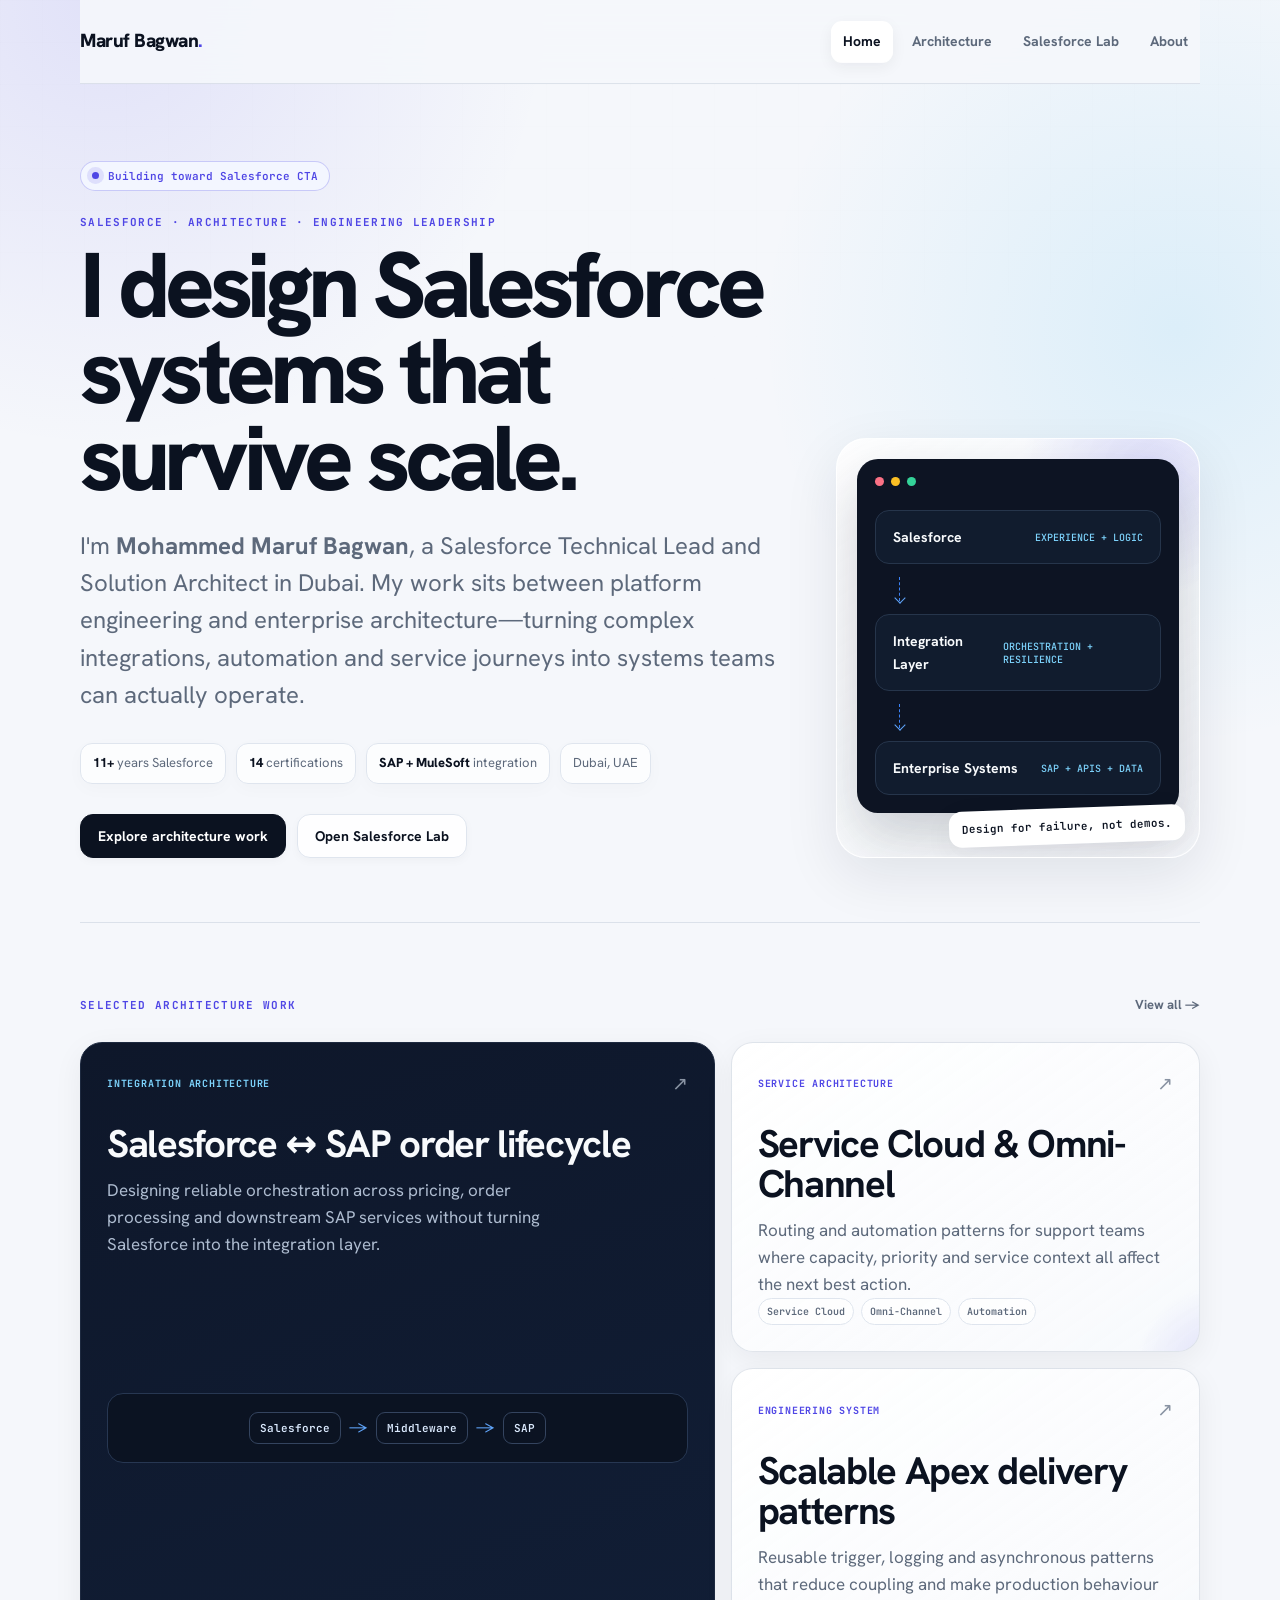
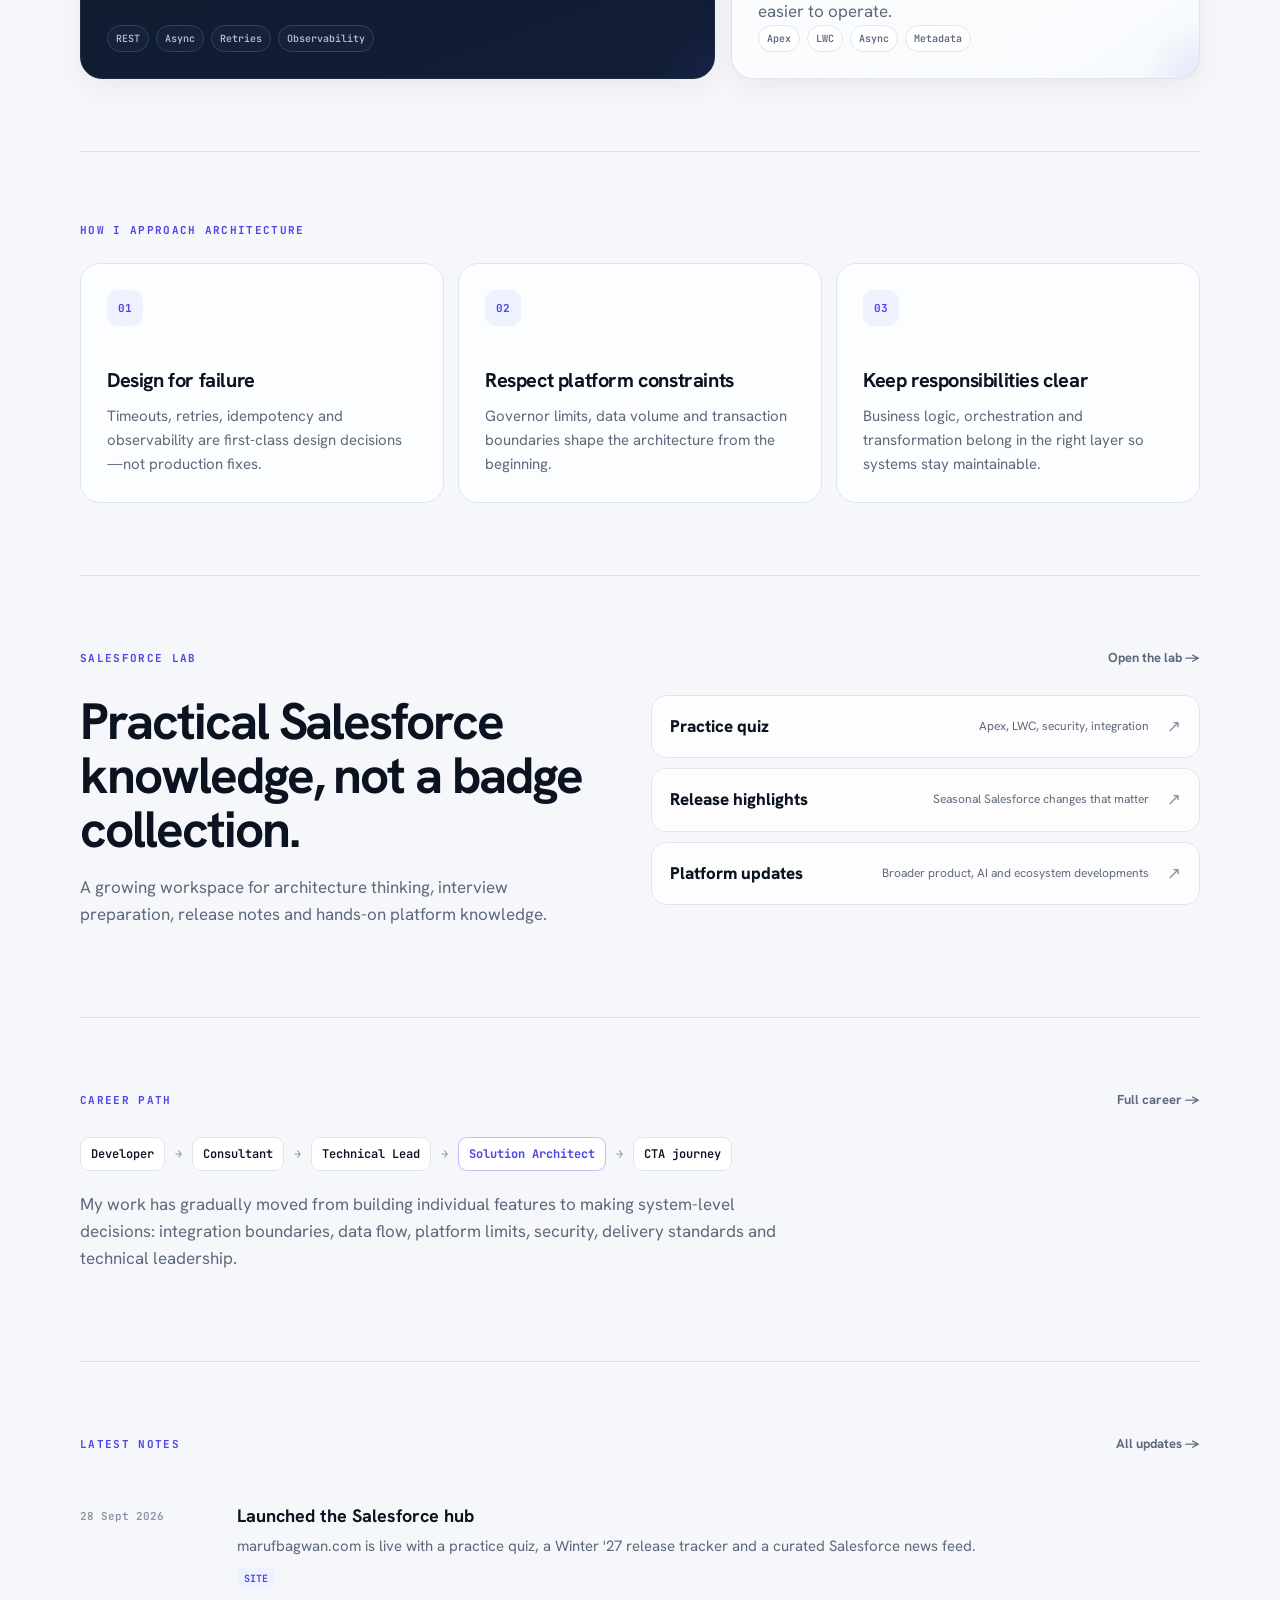
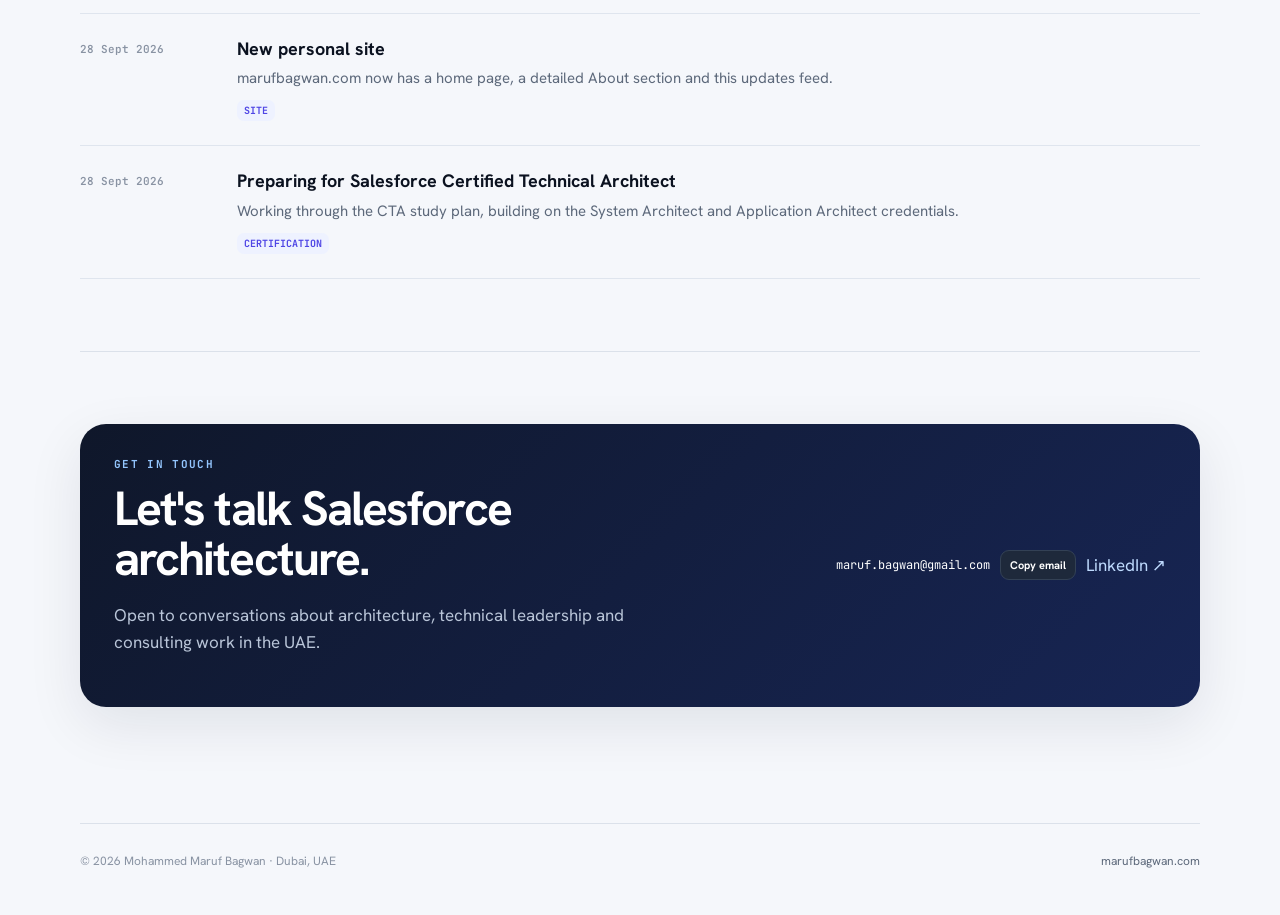
==== commit 92ce7141: "Redesigned the complete site" ====
--- a/public/index.html
+++ b/public/index.html
@@ -26,19 +26,36 @@
 
   <main>
     <div class="page-head hero">
-      <span class="status">Working toward Certified Technical Architect</span>
-      <p class="eyebrow">Salesforce · Architecture · Engineering leadership</p>
-      <h1>Salesforce architecture for complex enterprise systems.</h1>
-      <p class="lede">I'm <strong>Mohammed Maruf Bagwan</strong>, a Salesforce Technical Lead and Solution Architect in Dubai. I design scalable Salesforce platforms, integration patterns and engineering standards that connect cleanly with the wider enterprise landscape.</p>
-      <ul class="facts hero-facts">
-        <li><b>11+</b> years on Salesforce</li>
-        <li><b>14</b> certifications</li>
-        <li><b>Enterprise</b> integrations</li>
-        <li>Dubai, UAE</li>
-      </ul>
-      <div class="actions">
-        <a class="btn primary" href="/architecture/">View architecture work</a>
-        <a class="btn" href="/salesforce/">Explore Salesforce Lab</a>
+      <div class="hero-layout">
+        <div class="hero-copy">
+          <span class="status">Building toward Salesforce CTA</span>
+          <p class="eyebrow">Salesforce · Architecture · Engineering leadership</p>
+          <h1>I design Salesforce systems that survive scale.</h1>
+          <p class="lede">I'm <strong>Mohammed Maruf Bagwan</strong>, a Salesforce Technical Lead and Solution Architect in Dubai. My work sits between platform engineering and enterprise architecture—turning complex integrations, automation and service journeys into systems teams can actually operate.</p>
+          <ul class="facts hero-facts">
+            <li><b>11+</b> years Salesforce</li>
+            <li><b>14</b> certifications</li>
+            <li><b>SAP + MuleSoft</b> integration</li>
+            <li>Dubai, UAE</li>
+          </ul>
+          <div class="actions">
+            <a class="btn primary" href="/architecture/">Explore architecture work</a>
+            <a class="btn" href="/salesforce/">Open Salesforce Lab</a>
+          </div>
+        </div>
+        <aside class="hero-visual" aria-label="Enterprise architecture preview">
+          <div class="window">
+            <div class="window-bar"><i></i><i></i><i></i></div>
+            <div class="arch-map">
+              <div class="arch-node"><b>Salesforce</b><span>Experience + Logic</span></div>
+              <div class="arch-line"></div>
+              <div class="arch-node"><b>Integration Layer</b><span>Orchestration + Resilience</span></div>
+              <div class="arch-line"></div>
+              <div class="arch-node"><b>Enterprise Systems</b><span>SAP + APIs + Data</span></div>
+            </div>
+          </div>
+          <div class="visual-note">Design for failure, not demos.</div>
+        </aside>
       </div>
     </div>
 
@@ -85,8 +102,8 @@
         </div>
         <div class="lab-links">
           <a href="/salesforce/quiz/"><span>Practice quiz</span><small>Apex, LWC, security, integration</small></a>
-          <a href="/salesforce/releases/"><span>Release highlights</span><small>What changed and why it matters</small></a>
-          <a href="/salesforce/news/"><span>Salesforce news</span><small>Curated platform and product updates</small></a>
+          <a href="/salesforce/releases/"><span>Release highlights</span><small>Seasonal Salesforce changes that matter</small></a>
+          <a href="/salesforce/news/"><span>Platform updates</span><small>Broader product, AI and ecosystem developments</small></a>
         </div>
       </div>
     </section>
--- a/public/assets/site.css
+++ b/public/assets/site.css
@@ -1,349 +1,36 @@
-/* Shared styles for marufbagwan.com and salesforce.marufbagwan.com */
-:root {
-  --bg: #F7F8FA;
-  --surface: #FFFFFF;
-  --ink: #13171F;
-  --muted: #5A6272;
-  --faint: #8C93A1;
-  --rule: #E2E5EB;
-  --main-accent: #1459C7;
-  --main-soft: #E7EEFB;
-  --sf-accent: #0A6F8F;
-  --sf-soft: #E3F1F5;
-  --good: #1F7A4D;
-  --good-soft: #E4F3EA;
-  --bad: #B3362B;
-  --bad-soft: #FBE9E7;
-  --accent: var(--main-accent);
-  --accent-soft: var(--main-soft);
-  --sans: "Hanken Grotesk", ui-sans-serif, system-ui, -apple-system, "Segoe UI", sans-serif;
-  --mono: "JetBrains Mono", ui-monospace, "SFMono-Regular", Menlo, Consolas, monospace;
+:root{
+  --bg:#f5f7fb;--surface:#fff;--surface-2:#f0f4fa;--ink:#0b1220;--muted:#5d697b;--faint:#8993a3;--rule:#dfe5ee;
+  --accent:#4f46e5;--accent-2:#0ea5e9;--accent-3:#14b8a6;--soft:#eef2ff;--glow:rgba(79,70,229,.16);
+  --sf-accent:#0176d3;--sf-soft:#eaf5ff;--good:#15803d;--good-soft:#ecfdf3;--bad:#b42318;--bad-soft:#fff0ed;
+  --sans:"Hanken Grotesk",ui-sans-serif,system-ui,-apple-system,"Segoe UI",sans-serif;--mono:"JetBrains Mono",ui-monospace,monospace;
+  --shadow:0 18px 55px rgba(15,23,42,.09);--shadow-sm:0 8px 30px rgba(15,23,42,.06);
 }
-@media (prefers-color-scheme: dark) {
-  :root:not([data-theme="light"]) {
-    color-scheme: dark;
-    --bg: #0F1217; --surface: #161A21; --ink: #E8EBF0; --muted: #A0A7B4; --faint: #6E7582; --rule: #252A33;
-    --main-accent: #7EA8F2; --main-soft: #1A2537;
-    --sf-accent: #5CC2DE; --sf-soft: #13272E;
-    --good: #5FC690; --good-soft: #14281E; --bad: #F08A7E; --bad-soft: #2E1816;
-  }
-}
-:root[data-theme="dark"] {
-  color-scheme: dark;
-  --bg: #0F1217; --surface: #161A21; --ink: #E8EBF0; --muted: #A0A7B4; --faint: #6E7582; --rule: #252A33;
-  --main-accent: #7EA8F2; --main-soft: #1A2537;
-  --sf-accent: #5CC2DE; --sf-soft: #13272E;
-  --good: #5FC690; --good-soft: #14281E; --bad: #F08A7E; --bad-soft: #2E1816;
-}
-body.sf { --accent: var(--sf-accent); --accent-soft: var(--sf-soft); }
-
-* { box-sizing: border-box; }
-html { scroll-behavior: smooth; }
-@media (prefers-reduced-motion: reduce) { html { scroll-behavior: auto; } * { transition: none !important; animation: none !important; } }
-body {
-  margin: 0;
-  background: var(--bg);
-  color: var(--ink);
-  font-family: var(--sans);
-  font-size: 17px;
-  line-height: 1.6;
-  -webkit-font-smoothing: antialiased;
-  padding-inline: 24px;
-}
-.wrap { max-width: 820px; margin: 0 auto; }
-a { color: var(--accent); text-decoration: none; }
-a:hover { text-decoration: underline; text-underline-offset: 3px; }
-:focus-visible { outline: 2px solid var(--accent); outline-offset: 3px; border-radius: 3px; }
-h1, h2, h3 { text-wrap: balance; }
-
-/* ---------- Header / tabs ---------- */
-.site-header {
-  display: flex; align-items: center; justify-content: space-between; gap: 12px 24px; flex-wrap: wrap;
-  padding-block: 26px 0;
-}
-.brand { font-weight: 700; letter-spacing: -0.01em; color: var(--ink); font-size: 16px; display: inline-flex; align-items: baseline; }
-.brand .sub { margin-left: 10px; }
-.brand:hover { text-decoration: none; }
-.brand .dot { color: var(--accent); }
-.brand .sub { font-family: var(--mono); font-size: 12px; font-weight: 500; color: var(--accent); background: var(--accent-soft); padding: 2px 8px; border-radius: 999px; }
-.tabs { display: flex; gap: 4px; list-style: none; margin: 0; padding: 4px; flex-wrap: wrap; background: var(--surface); border: 1px solid var(--rule); border-radius: 10px; }
-.tabs a {
-  display: block; padding: 6px 12px; border-radius: 7px; font-size: 14px; font-weight: 500; color: var(--muted);
-}
-.tabs a:hover { color: var(--ink); text-decoration: none; background: var(--bg); }
-.tabs a[aria-current="page"] { background: var(--accent-soft); color: var(--accent); }
-.tabs a.out::after { content: " ↗"; font-size: 12px; }
-
-/* ---------- Page head ---------- */
-.page-head { padding-block: 56px 40px; display: grid; gap: 18px; }
-.eyebrow { font-family: var(--mono); font-size: 12px; text-transform: uppercase; letter-spacing: 0.12em; color: var(--faint); margin: 0; font-weight: 500; }
-h1 { margin: 0; font-size: clamp(36px, 6vw, 56px); line-height: 1.05; letter-spacing: -0.03em; font-weight: 700; }
-.lede { margin: 0; max-width: 62ch; font-size: 19px; color: var(--muted); }
-.lede strong { color: var(--ink); font-weight: 600; }
-.status {
-  display: inline-flex; align-items: center; gap: 8px; justify-self: start;
-  font-family: var(--mono); font-size: 12px; color: var(--accent); background: var(--accent-soft);
-  padding: 5px 10px; border-radius: 999px;
-}
-.status::before { content: ""; width: 6px; height: 6px; border-radius: 50%; background: var(--accent); }
-.facts { display: flex; flex-wrap: wrap; gap: 8px 28px; margin: 4px 0 0; padding: 0; list-style: none; font-size: 15px; color: var(--muted); }
-.facts b { color: var(--ink); font-weight: 600; font-variant-numeric: tabular-nums; }
-.actions { display: flex; flex-wrap: wrap; gap: 10px; margin-top: 6px; }
-.btn {
-  display: inline-flex; align-items: center; gap: 8px; padding: 10px 16px; border-radius: 8px;
-  font: 600 15px/1.2 var(--sans); border: 1px solid var(--rule); background: var(--surface); color: var(--ink); cursor: pointer;
-}
-.btn:hover { text-decoration: none; border-color: var(--faint); }
-.btn.primary { background: var(--accent); border-color: var(--accent); color: var(--bg); }
-.btn.primary:hover { filter: brightness(1.08); }
-.btn:disabled { opacity: .45; cursor: not-allowed; }
-
-/* ---------- Sections ---------- */
-section { padding-block: 44px; border-top: 1px solid var(--rule); }
-.sec-head { display: flex; justify-content: space-between; align-items: baseline; gap: 16px; flex-wrap: wrap; margin-bottom: 26px; }
-.sec-head .eyebrow { margin: 0; }
-.sec-head a { font-size: 14px; font-weight: 500; }
-h2.title { margin: 0 0 8px; font-size: 26px; letter-spacing: -0.02em; line-height: 1.2; }
-.prose { max-width: 64ch; color: var(--muted); margin: 0; }
-.prose + .prose { margin-top: 14px; }
-
-/* What I do */
-.grid2 { display: grid; grid-template-columns: repeat(2, minmax(0, 1fr)); gap: 28px 40px; }
-.grid2 h3 { margin: 0 0 6px; font-size: 17px; font-weight: 600; }
-.grid2 p { margin: 0; color: var(--muted); font-size: 15px; }
-
-/* Link cards */
-.cards { display: grid; grid-template-columns: repeat(3, minmax(0, 1fr)); gap: 14px; }
-.card {
-  display: flex; flex-direction: column; gap: 8px; padding: 20px; border-radius: 12px;
-  background: var(--surface); border: 1px solid var(--rule); color: var(--ink);
-  transition: border-color .15s, transform .15s;
-}
-.card:hover { text-decoration: none; border-color: var(--accent); transform: translateY(-2px); }
-.card .k { font-family: var(--mono); font-size: 12px; color: var(--accent); }
-.card h3 { margin: 0; font-size: 18px; font-weight: 600; letter-spacing: -0.01em; }
-.card p { margin: 0; font-size: 14px; color: var(--muted); }
-.card .go { margin-top: auto; padding-top: 6px; font-size: 14px; font-weight: 600; color: var(--accent); }
-
-/* ---------- Feed (updates / news) ---------- */
-.feed { list-style: none; margin: 0; padding: 0; display: grid; }
-.feed li { display: grid; grid-template-columns: 120px 1fr; gap: 6px 28px; padding-block: 20px; border-bottom: 1px solid var(--rule); }
-.feed li:first-child { padding-top: 0; }
-.feed .date { font-family: var(--mono); font-size: 13px; color: var(--faint); padding-top: 3px; font-variant-numeric: tabular-nums; }
-.feed h3 { margin: 0 0 4px; font-size: 17px; font-weight: 600; line-height: 1.4; }
-.feed h3 a { color: var(--ink); }
-.feed h3 a:hover { color: var(--accent); }
-.feed p { margin: 0; font-size: 15px; color: var(--muted); }
-.feed .meta { margin-top: 8px; display: flex; gap: 8px; flex-wrap: wrap; align-items: center; font-size: 13px; color: var(--faint); }
-.tag { font-family: var(--mono); font-size: 11px; letter-spacing: .03em; padding: 2px 8px; border-radius: 5px; background: var(--accent-soft); color: var(--accent); }
-.empty { color: var(--faint); padding-block: 20px; margin: 0; }
-
-/* Filters */
-.toolbar { display: flex; flex-wrap: wrap; gap: 10px; align-items: center; margin-bottom: 26px; }
-.chips { display: flex; flex-wrap: wrap; gap: 6px; }
-.chip {
-  font: 500 13px/1 var(--sans); padding: 8px 12px; border-radius: 999px; cursor: pointer;
-  border: 1px solid var(--rule); background: var(--surface); color: var(--muted);
-}
-.chip:hover { color: var(--ink); border-color: var(--faint); }
-.chip[aria-pressed="true"] { background: var(--ink); border-color: var(--ink); color: var(--bg); }
-.chip .n { font-family: var(--mono); font-size: 11px; opacity: .7; margin-left: 4px; }
-.search {
-  flex: 1 1 200px; min-width: 0; max-width: 280px; margin-left: auto;
-  font: 15px var(--sans); padding: 8px 12px; border-radius: 8px; border: 1px solid var(--rule);
-  background: var(--surface); color: var(--ink);
-}
-.search::placeholder { color: var(--faint); }
-
-/* ---------- About: timeline ---------- */
-.jobs { list-style: none; margin: 0; padding: 0; display: grid; gap: 12px; }
-.job { border: 1px solid var(--rule); border-radius: 12px; background: var(--surface); }
-.job summary {
-  list-style: none; cursor: pointer; display: grid; grid-template-columns: 150px 1fr auto; gap: 4px 24px; align-items: start;
-  padding: 18px 20px;
-}
-.job summary::-webkit-details-marker { display: none; }
-.job .when { font-family: var(--mono); font-size: 13px; color: var(--faint); padding-top: 3px; white-space: nowrap; font-variant-numeric: tabular-nums; }
-.job.current .when { color: var(--accent); }
-.job h3 { margin: 0; font-size: 18px; font-weight: 600; line-height: 1.35; }
-.job .org { margin: 2px 0 0; font-size: 15px; color: var(--muted); }
-.job .chev { width: 22px; height: 22px; border-radius: 6px; display: grid; place-items: center; color: var(--faint); transition: transform .2s; font-size: 14px; margin-top: 2px; }
-.job[open] .chev { transform: rotate(180deg); color: var(--accent); }
-.job .body { padding: 0 20px 20px calc(150px + 24px + 20px); }
-.job ul { margin: 0; padding-left: 18px; display: grid; gap: 6px; color: var(--muted); font-size: 15px; }
-.job .stack { margin-top: 14px; display: flex; flex-wrap: wrap; gap: 6px; }
-.pill { font-family: var(--mono); font-size: 11px; padding: 3px 8px; border-radius: 5px; border: 1px solid var(--rule); color: var(--muted); }
-
-.certs { display: grid; grid-template-columns: repeat(2, minmax(0, 1fr)); gap: 8px; list-style: none; margin: 0; padding: 0; }
-.certs li { display: flex; justify-content: space-between; gap: 12px; align-items: center; padding: 12px 14px; border: 1px solid var(--rule); border-radius: 8px; background: var(--surface); font-size: 15px; }
-.certs li .tag { flex: none; }
-.certs li.progress { border-style: dashed; border-color: var(--accent); }
-
-.kv { display: grid; grid-template-columns: 180px 1fr; gap: 12px 24px; margin: 0; }
-.kv dt { font-weight: 600; font-size: 15px; }
-.kv dd { margin: 0; color: var(--muted); font-size: 15px; }
-
-.contact-row { display: flex; flex-wrap: wrap; gap: 12px 28px; align-items: center; }
-.email { font-family: var(--mono); font-size: 15px; color: var(--ink); user-select: all; }
-.copy { font: 500 13px var(--sans); padding: 5px 10px; border-radius: 6px; border: 1px solid var(--rule); background: var(--surface); color: var(--muted); cursor: pointer; }
-.copy:hover { color: var(--ink); }
-
-/* ---------- Releases ---------- */
-.dates { display: grid; grid-template-columns: repeat(5, minmax(0, 1fr)); gap: 0; list-style: none; margin: 0; padding: 0; border: 1px solid var(--rule); border-radius: 12px; background: var(--surface); overflow: hidden; }
-.dates li { padding: 14px 16px; border-left: 1px solid var(--rule); display: grid; gap: 2px; }
-.dates li:first-child { border-left: 0; }
-.dates .d { font-family: var(--mono); font-size: 13px; font-variant-numeric: tabular-nums; color: var(--ink); font-weight: 500; }
-.dates .l { font-size: 13px; color: var(--muted); line-height: 1.35; }
-.dates li.done .d { color: var(--faint); text-decoration: line-through; text-decoration-color: var(--rule); }
-.dates li.next { background: var(--accent-soft); }
-.dates li.next .d { color: var(--accent); }
-
-.rel { list-style: none; margin: 0; padding: 0; display: grid; }
-.rel li { padding-block: 16px; border-bottom: 1px solid var(--rule); display: grid; grid-template-columns: 1fr auto; gap: 4px 16px; }
-.rel h3 { margin: 0; font-size: 16px; font-weight: 600; line-height: 1.4; }
-.rel p { margin: 0; font-size: 15px; color: var(--muted); grid-column: 1 / -1; }
-.rel .area { font-size: 12px; color: var(--faint); font-family: var(--mono); grid-column: 1 / -1; }
-.st { font-family: var(--mono); font-size: 11px; padding: 3px 8px; border-radius: 5px; white-space: nowrap; align-self: start; border: 1px solid transparent; }
-.st-ga { background: var(--good-soft); color: var(--good); }
-.st-beta { background: var(--accent-soft); color: var(--accent); }
-.st-pilot { border-color: var(--accent); color: var(--accent); }
-.st-ru { background: var(--bad-soft); color: var(--bad); }
-.st-removed { border-color: var(--rule); color: var(--faint); text-decoration: line-through; }
-.st-new { border-color: var(--rule); color: var(--muted); }
-
-/* ---------- Quiz ---------- */
-.quiz { background: var(--surface); border: 1px solid var(--rule); border-radius: 14px; padding: 28px; }
-.quiz-top { display: flex; justify-content: space-between; align-items: center; gap: 12px; flex-wrap: wrap; margin-bottom: 18px; font-family: var(--mono); font-size: 13px; color: var(--faint); }
-.bar { height: 4px; background: var(--rule); border-radius: 4px; overflow: hidden; margin-bottom: 24px; }
-.bar i { display: block; height: 100%; background: var(--accent); width: 0; transition: width .3s; }
-.q { margin: 0 0 20px; font-size: 21px; line-height: 1.4; font-weight: 600; letter-spacing: -0.01em; }
-.q code, .explain code { font-family: var(--mono); font-size: .88em; background: var(--bg); padding: 1px 5px; border-radius: 4px; }
-.opts { display: grid; gap: 10px; margin: 0; padding: 0; list-style: none; }
-.opt {
-  width: 100%; text-align: left; display: flex; gap: 12px; align-items: flex-start;
-  font: 16px/1.45 var(--sans); padding: 13px 16px; border-radius: 10px; cursor: pointer;
-  background: var(--bg); color: var(--ink); border: 1px solid var(--rule);
-}
-.opt:hover:not(:disabled) { border-color: var(--accent); }
-.opt .key { font-family: var(--mono); font-size: 12px; color: var(--faint); width: 18px; flex: none; padding-top: 3px; }
-.opt code { font-family: var(--mono); font-size: .9em; }
-.opt:disabled { cursor: default; }
-.opt.right { background: var(--good-soft); border-color: var(--good); }
-.opt.right .key { color: var(--good); }
-.opt.wrong { background: var(--bad-soft); border-color: var(--bad); }
-.opt.wrong .key { color: var(--bad); }
-.explain { margin-top: 18px; padding: 14px 16px; border-radius: 10px; background: var(--bg); font-size: 15px; color: var(--muted); }
-.explain b { color: var(--ink); }
-.quiz-foot { margin-top: 22px; display: flex; justify-content: space-between; gap: 12px; flex-wrap: wrap; align-items: center; }
-.score-big { font-size: 64px; font-weight: 700; letter-spacing: -0.04em; line-height: 1; font-variant-numeric: tabular-nums; margin: 0; }
-.score-big small { font-size: 24px; color: var(--faint); font-weight: 500; }
-.breakdown { list-style: none; margin: 20px 0 0; padding: 0; display: grid; gap: 8px; }
-.breakdown li { display: grid; grid-template-columns: 170px 1fr 48px; gap: 12px; align-items: center; font-size: 14px; color: var(--muted); }
-.breakdown .track { height: 6px; background: var(--rule); border-radius: 6px; overflow: hidden; }
-.breakdown .track i { display: block; height: 100%; background: var(--accent); }
-.breakdown .v { font-family: var(--mono); font-size: 12px; text-align: right; font-variant-numeric: tabular-nums; }
-
-footer.site-foot { padding-block: 32px 48px; border-top: 1px solid var(--rule); color: var(--faint); font-size: 13px; display: flex; justify-content: space-between; gap: 12px; flex-wrap: wrap; }
-footer.site-foot a { color: var(--muted); }
-
-/* ---------- Responsive ---------- */
-@media (max-width: 700px) {
-  body { font-size: 16px; padding-inline: 16px; }
-  .page-head { padding-block: 36px 32px; }
-  .cards { grid-template-columns: 1fr; }
-  .grid2, .certs { grid-template-columns: 1fr; }
-  .feed li { grid-template-columns: 1fr; gap: 2px; }
-  .job summary { grid-template-columns: 1fr auto; }
-  .job .when { grid-column: 1 / -1; padding-top: 0; }
-  .job .body { padding: 0 20px 20px; }
-  .kv { grid-template-columns: 1fr; gap: 2px; }
-  .kv dd { margin-bottom: 10px; }
-  .dates { grid-template-columns: 1fr 1fr; }
-  .dates li { border-left: 0; border-top: 1px solid var(--rule); }
-  .dates li:nth-child(-n+2) { border-top: 0; }
-  .dates li:nth-child(even) { border-left: 1px solid var(--rule); }
-  .search { max-width: none; margin-left: 0; }
-  .quiz { padding: 20px; }
-  .q { font-size: 19px; }
-  .breakdown li { grid-template-columns: 110px 1fr 40px; }
-}
-
-/* ---------- Portfolio refresh ---------- */
-.wrap { max-width: 1040px; }
-.hero { padding-block: 78px 52px; gap: 20px; }
-.hero h1 { max-width: 900px; font-size: clamp(42px, 7vw, 72px); line-height: .98; }
-.hero .lede { max-width: 760px; font-size: clamp(18px, 2vw, 21px); }
-.hero-facts { padding-top: 4px; }
-.hero-facts li { padding-right: 22px; border-right: 1px solid var(--rule); }
-.hero-facts li:last-child { border-right: 0; }
-
-.case-grid { display: grid; grid-template-columns: repeat(2, minmax(0, 1fr)); gap: 14px; }
-.case-card { display:flex; flex-direction:column; gap:14px; min-height:260px; padding:24px; border:1px solid var(--rule); border-radius:16px; background:var(--surface); color:var(--ink); transition:transform .18s, border-color .18s, box-shadow .18s; }
-.case-card.featured { grid-row: span 2; min-height: 534px; justify-content:flex-start; background: linear-gradient(180deg, var(--surface), var(--accent-soft)); }
-.case-card:hover { text-decoration:none; transform:translateY(-3px); border-color:var(--accent); box-shadow:0 14px 32px rgba(0,0,0,.06); }
-.case-top { display:flex; justify-content:space-between; gap:12px; align-items:center; }
-.case-top .k { font:500 12px var(--mono); text-transform:uppercase; letter-spacing:.08em; color:var(--accent); }
-.case-top .arrow { color:var(--faint); }
-.case-card h2 { margin:6px 0 0; font-size:clamp(23px,3vw,34px); line-height:1.08; letter-spacing:-.025em; }
-.case-card:not(.featured) h2 { font-size:23px; }
-.case-card p { margin:0; color:var(--muted); font-size:15px; }
-.case-card .stack { margin-top:auto; }
-.flow { margin:28px 0 8px; padding:18px; border:1px solid var(--rule); border-radius:12px; display:flex; gap:10px; flex-wrap:wrap; align-items:center; justify-content:center; background:var(--bg); font:500 12px var(--mono); }
-.flow span { border:1px solid var(--rule); background:var(--surface); border-radius:8px; padding:10px 12px; }
-.flow i { color:var(--accent); font-style:normal; }
-
-.principles { display:grid; grid-template-columns:repeat(3,minmax(0,1fr)); gap:26px; }
-.principles article { position:relative; padding-top:18px; border-top:2px solid var(--ink); }
-.principles article > span { font:500 11px var(--mono); color:var(--accent); }
-.principles h3 { margin:18px 0 7px; font-size:19px; }
-.principles p { margin:0; color:var(--muted); font-size:15px; }
-
-.lab-intro { display:grid; grid-template-columns:1fr 1fr; gap:50px; align-items:start; }
-.lab-links { display:grid; border-top:1px solid var(--rule); }
-.lab-links a { display:grid; gap:2px; padding:14px 0; border-bottom:1px solid var(--rule); color:var(--ink); }
-.lab-links a:hover { text-decoration:none; color:var(--accent); }
-.lab-links span { font-weight:600; }
-.lab-links small { font-size:13px; color:var(--muted); }
-
-.journey { display:flex; align-items:center; flex-wrap:wrap; gap:8px; font:500 13px var(--mono); color:var(--muted); }
-.journey span,.journey strong { border:1px solid var(--rule); border-radius:999px; padding:7px 11px; background:var(--surface); }
-.journey strong { color:var(--accent); border-color:var(--accent); }
-.journey i { font-style:normal; color:var(--faint); }
-.journey-copy { margin-top:20px; }
-
-.contact-panel { padding:30px; background:var(--ink); color:var(--bg); border-radius:18px; display:grid; grid-template-columns:1.2fr 1fr; gap:30px; align-items:end; }
-.contact-panel .eyebrow { color:var(--faint); }
-.contact-panel h2 { margin:6px 0 8px; font-size:30px; letter-spacing:-.02em; }
-.contact-panel p { margin:0; max-width:50ch; color:var(--faint); }
-.contact-panel .contact-row { justify-content:flex-end; }
-.contact-panel .email { color:var(--bg); }
-.contact-panel a { color:#fff; }
-
-/* Architecture detail page */
-.architecture-case { scroll-margin-top:24px; }
-.case-label { display:flex; gap:14px; align-items:center; margin-bottom:14px; }
-.case-label > span { display:grid; place-items:center; width:32px; height:32px; border-radius:50%; background:var(--accent-soft); color:var(--accent); font:500 11px var(--mono); }
-.architecture-case > h2 { margin:0; font-size:clamp(30px,5vw,46px); line-height:1.05; letter-spacing:-.03em; }
-.case-lede { max-width:68ch; margin:14px 0 28px; color:var(--muted); font-size:18px; }
-.diagram { display:grid; grid-template-columns:1fr auto 1fr auto 1fr; gap:12px; align-items:center; padding:22px; border:1px solid var(--rule); background:var(--surface); border-radius:16px; }
-.diagram > div { min-height:112px; display:flex; flex-direction:column; justify-content:center; padding:18px; border:1px solid var(--rule); border-radius:12px; background:var(--bg); text-align:center; }
-.diagram b { font-size:16px; }
-.diagram small { display:block; margin-top:6px; color:var(--muted); font-size:12px; }
-.diagram > span { color:var(--accent); font-size:22px; }
-.decision-grid { display:grid; grid-template-columns:repeat(2,minmax(0,1fr)); gap:26px 42px; margin-top:34px; }
-.decision-grid h3 { margin:0 0 6px; font-size:15px; font-family:var(--mono); color:var(--accent); }
-.decision-grid p { margin:0; color:var(--muted); font-size:15px; }
-
-@media (max-width: 760px) {
-  .hero { padding-block:48px 34px; }
-  .hero-facts li { border-right:0; padding-right:0; }
-  .case-grid { grid-template-columns:1fr; }
-  .case-card.featured { grid-row:auto; min-height:340px; }
-  .principles { grid-template-columns:1fr; }
-  .lab-intro { grid-template-columns:1fr; gap:28px; }
-  .contact-panel { grid-template-columns:1fr; padding:24px; }
-  .contact-panel .contact-row { justify-content:flex-start; }
-  .diagram { grid-template-columns:1fr; text-align:center; }
-  .diagram > span { transform:rotate(90deg); }
-  .decision-grid { grid-template-columns:1fr; }
-}
+body.sf{--accent:var(--sf-accent);--soft:var(--sf-soft);--glow:rgba(1,118,211,.17)}
+*{box-sizing:border-box}html{scroll-behavior:smooth}body{margin:0;color:var(--ink);font-family:var(--sans);font-size:17px;line-height:1.6;background:
+radial-gradient(circle at 8% 0%,rgba(79,70,229,.12),transparent 28rem),
+radial-gradient(circle at 92% 8%,rgba(14,165,233,.11),transparent 26rem),var(--bg);padding-inline:28px;-webkit-font-smoothing:antialiased}
+body::before{content:"";position:fixed;inset:0;pointer-events:none;opacity:.28;background-image:linear-gradient(rgba(16,24,40,.025) 1px,transparent 1px),linear-gradient(90deg,rgba(16,24,40,.025) 1px,transparent 1px);background-size:42px 42px;mask-image:linear-gradient(to bottom,#000,transparent 78%)}
+.wrap{max-width:1120px;margin:auto;position:relative}a{color:var(--accent);text-decoration:none}a:hover{text-decoration:none}:focus-visible{outline:3px solid color-mix(in srgb,var(--accent),transparent 68%);outline-offset:3px;border-radius:8px}
+.site-header{height:84px;display:flex;align-items:center;justify-content:space-between;gap:28px;border-bottom:1px solid rgba(148,163,184,.26);position:sticky;top:0;z-index:50;background:color-mix(in srgb,var(--bg),transparent 12%);backdrop-filter:blur(18px)}
+.brand{font-weight:800;color:var(--ink);font-size:19px;letter-spacing:-.025em;white-space:nowrap}.brand .dot{color:var(--accent)}.brand .sub{font:500 11px var(--mono);color:var(--muted);letter-spacing:.02em;margin-left:8px;text-transform:uppercase}
+.tabs{list-style:none;display:flex;gap:7px;padding:0;margin:0;align-items:center;flex-wrap:wrap}.tabs a{display:block;color:var(--muted);font-size:14px;font-weight:700;padding:9px 12px;border-radius:11px;transition:.2s ease}.tabs a:hover{color:var(--ink);background:rgba(255,255,255,.75)}.tabs a[aria-current="page"]{color:var(--ink);background:var(--surface);box-shadow:0 1px 0 rgba(255,255,255,.9),0 5px 15px rgba(15,23,42,.06)}.tabs .out{border:1px solid var(--rule);margin-left:3px}
+main{padding-bottom:44px}.page-head{padding:78px 0 54px;max-width:900px}.page-head.hero{max-width:none;padding:76px 0 64px}.eyebrow{margin:0 0 13px;color:var(--accent);font:700 11px/1.2 var(--mono);letter-spacing:.12em;text-transform:uppercase}.page-head h1{font-size:clamp(48px,7vw,86px);line-height:.94;letter-spacing:-.058em;margin:0;max-width:980px;font-weight:800}.page-head .lede{font-size:clamp(19px,2vw,24px);line-height:1.55;color:var(--muted);max-width:780px;margin:26px 0 0}.prose{max-width:72ch;color:var(--muted)}
+.status{display:inline-flex;align-items:center;gap:9px;padding:7px 11px;border:1px solid color-mix(in srgb,var(--accent),transparent 74%);background:color-mix(in srgb,var(--soft),#fff 30%);border-radius:999px;color:var(--accent);font:600 11px var(--mono);margin-bottom:25px}.status::before{content:"";width:7px;height:7px;border-radius:50%;background:var(--accent);box-shadow:0 0 0 5px color-mix(in srgb,var(--accent),transparent 87%)}
+.hero-layout{display:grid;grid-template-columns:minmax(0,1.45fr) minmax(320px,.75fr);gap:52px;align-items:end}.hero-copy h1{font-size:clamp(55px,7.6vw,92px)}.hero-visual{position:relative;min-height:420px;border:1px solid rgba(255,255,255,.7);border-radius:30px;padding:20px;background:linear-gradient(145deg,rgba(255,255,255,.88),rgba(245,247,251,.72));box-shadow:var(--shadow);overflow:hidden}.hero-visual::before{content:"";position:absolute;width:260px;height:260px;border-radius:50%;right:-80px;top:-100px;background:radial-gradient(circle,var(--glow),transparent 70%)}.window{position:relative;background:#0d1423;border-radius:21px;padding:18px;box-shadow:0 24px 55px rgba(15,23,42,.2);min-height:312px;color:#dbeafe}.window-bar{display:flex;gap:7px;margin-bottom:24px}.window-bar i{width:9px;height:9px;border-radius:50%;background:#334155}.window-bar i:first-child{background:#fb7185}.window-bar i:nth-child(2){background:#fbbf24}.window-bar i:nth-child(3){background:#34d399}.arch-map{display:grid;gap:13px}.arch-node{border:1px solid #26354b;background:#111c2e;border-radius:14px;padding:15px 17px;display:flex;align-items:center;justify-content:space-between;gap:12px}.arch-node b{font-size:14px;color:#f8fafc}.arch-node span{font:500 10px var(--mono);color:#7dd3fc;text-transform:uppercase}.arch-line{height:24px;border-left:1px dashed #3b82f6;margin-left:24px;position:relative}.arch-line::after{content:"";position:absolute;bottom:-1px;left:-4px;width:7px;height:7px;border-right:1px solid #60a5fa;border-bottom:1px solid #60a5fa;transform:rotate(45deg)}.visual-note{position:absolute;right:14px;bottom:13px;background:#fff;color:var(--ink);border-radius:13px;padding:11px 13px;font:600 11px var(--mono);box-shadow:var(--shadow-sm);transform:rotate(-2deg)}
+.facts{list-style:none;padding:0;margin:30px 0 0;display:flex;flex-wrap:wrap;gap:10px}.facts li{padding:9px 12px;border:1px solid var(--rule);border-radius:12px;background:rgba(255,255,255,.7);font-size:13px;color:var(--muted);box-shadow:0 5px 18px rgba(15,23,42,.025)}.facts b{color:var(--ink);font-weight:800}.actions{display:flex;gap:11px;flex-wrap:wrap;margin-top:30px}.btn{appearance:none;border:1px solid var(--rule);border-radius:13px;background:rgba(255,255,255,.86);color:var(--ink);font:700 14px var(--sans);padding:12px 17px;cursor:pointer;box-shadow:0 3px 10px rgba(15,23,42,.03);transition:.2s ease}.btn:hover{transform:translateY(-2px);box-shadow:var(--shadow-sm)}.btn.primary{background:var(--ink);border-color:var(--ink);color:white}.sf .btn.primary{background:var(--sf-accent);border-color:var(--sf-accent)}.btn:disabled{opacity:.45;cursor:not-allowed;transform:none}
+section{padding:72px 0;border-top:1px solid rgba(148,163,184,.26)}.sec-head{display:flex;justify-content:space-between;align-items:center;gap:20px;margin-bottom:26px}.sec-head .eyebrow{margin:0}.sec-head>a{font-size:13px;font-weight:700;color:var(--muted)}.title{font-size:clamp(32px,4vw,52px);line-height:1.05;letter-spacing:-.04em;margin:0}.case-grid{display:grid;grid-template-columns:1.15fr .85fr;grid-template-rows:1fr 1fr;gap:16px}.case-card{display:flex;flex-direction:column;min-height:250px;padding:26px;border:1px solid rgba(148,163,184,.28);border-radius:22px;background:linear-gradient(145deg,rgba(255,255,255,.94),rgba(248,250,252,.8));color:var(--ink);box-shadow:var(--shadow-sm);transition:.25s ease;position:relative;overflow:hidden}.case-card::after{content:"";position:absolute;width:180px;height:180px;border-radius:50%;right:-110px;bottom:-110px;background:radial-gradient(circle,var(--glow),transparent 67%);transition:.25s ease}.case-card:hover{transform:translateY(-5px);box-shadow:var(--shadow);border-color:color-mix(in srgb,var(--accent),transparent 68%)}.case-card:hover::after{right:-80px;bottom:-85px}.case-card.featured{grid-row:1/3;min-height:520px;background:linear-gradient(160deg,#0e172a,#111e36);color:#f8fafc;border-color:#1e2a40}.case-card.featured p{color:#aebcd0}.case-top{display:flex;justify-content:space-between;align-items:center;gap:14px}.k{font:700 10px var(--mono);letter-spacing:.08em;text-transform:uppercase;color:var(--accent)}.featured .k{color:#7dd3fc}.arrow{font-size:19px;color:var(--faint)}.case-card h2{font-size:clamp(26px,3vw,40px);line-height:1.04;letter-spacing:-.035em;margin:26px 0 12px}.case-card p{color:var(--muted);margin:0;max-width:48ch}.flow{display:flex;align-items:center;justify-content:center;gap:8px;flex-wrap:wrap;margin:auto 0 28px;padding:18px;border:1px solid #273752;background:#0b1322;border-radius:16px}.flow span{font:600 11px var(--mono);padding:8px 10px;border:1px solid #34445f;border-radius:9px;color:#dbeafe}.flow i{font-style:normal;color:#60a5fa}.stack{display:flex;flex-wrap:wrap;gap:7px;margin-top:auto}.pill{font:600 10px var(--mono);padding:6px 8px;border:1px solid var(--rule);border-radius:999px;color:var(--muted);background:rgba(255,255,255,.65)}.featured .pill{border-color:#31425e;color:#aebcd0;background:#152239}
+.principles{display:grid;grid-template-columns:repeat(3,1fr);gap:14px}.principles article{padding:26px;border:1px solid var(--rule);border-radius:20px;background:rgba(255,255,255,.72)}.principles article>span{display:inline-grid;place-items:center;width:36px;height:36px;border-radius:11px;background:var(--soft);color:var(--accent);font:700 11px var(--mono)}.principles h3{margin:38px 0 8px;font-size:20px;letter-spacing:-.02em}.principles p{margin:0;color:var(--muted);font-size:15px}
+.lab-intro{display:grid;grid-template-columns:1fr 1.05fr;gap:48px;align-items:start}.lab-links{display:grid;gap:10px}.lab-links a{display:flex;justify-content:space-between;align-items:center;gap:18px;padding:17px 18px;border-radius:15px;border:1px solid var(--rule);background:rgba(255,255,255,.76);color:var(--ink);transition:.2s ease}.lab-links a::after{content:"↗";color:var(--faint)}.lab-links a:hover{transform:translateX(4px);border-color:color-mix(in srgb,var(--accent),transparent 66%)}.lab-links span{font-weight:800}.lab-links small{color:var(--muted);font-size:12px;margin-left:auto;text-align:right}.journey{display:flex;align-items:center;gap:10px;flex-wrap:wrap;font:600 12px var(--mono)}.journey span,.journey strong{padding:8px 10px;border:1px solid var(--rule);background:var(--surface);border-radius:9px}.journey strong{color:var(--accent);border-color:color-mix(in srgb,var(--accent),transparent 65%)}.journey i{font-style:normal;color:var(--faint)}.journey-copy{margin-top:20px}
+.contact-panel{display:grid;grid-template-columns:1.1fr .9fr;gap:30px;padding:34px;border-radius:26px;background:linear-gradient(135deg,#0f172a,#172554);color:white;box-shadow:var(--shadow)}.contact-panel h2{margin:0;font-size:clamp(30px,4vw,48px);letter-spacing:-.04em;line-height:1.05}.contact-panel p{color:#b9c5d8}.contact-panel .eyebrow{color:#93c5fd}.contact-panel .contact-row{justify-content:flex-end;align-self:center}.contact-panel a{color:#bfdbfe}.contact-panel .email{color:white}.contact-panel .copy{border-color:#334155;background:#1e293b;color:white}
+.cards{display:grid;grid-template-columns:repeat(3,1fr);gap:15px}.card{min-height:270px;padding:25px;border:1px solid var(--rule);border-radius:22px;background:rgba(255,255,255,.82);color:var(--ink);box-shadow:var(--shadow-sm);display:flex;flex-direction:column;transition:.22s ease}.card:hover{transform:translateY(-4px);box-shadow:var(--shadow);border-color:color-mix(in srgb,var(--accent),transparent 65%)}.card .k{color:var(--accent)}.card h3{font-size:24px;letter-spacing:-.025em;margin:44px 0 8px}.card p{color:var(--muted);margin:0}.card .go{margin-top:auto;padding-top:22px;font-weight:800;color:var(--accent);font-size:14px}.card.accent-card{background:linear-gradient(145deg,#0f172a,#172554);color:white;border-color:#1e293b}.card.accent-card p{color:#b7c2d6}.card.accent-card .k,.card.accent-card .go{color:#7dd3fc}
+.sf-hero-grid{display:grid;grid-template-columns:1.12fr .88fr;gap:40px;align-items:end}.sf-signal{border:1px solid rgba(1,118,211,.2);background:linear-gradient(145deg,rgba(255,255,255,.92),rgba(234,245,255,.9));border-radius:26px;padding:26px;box-shadow:var(--shadow-sm)}.signal-row{display:flex;justify-content:space-between;gap:18px;padding:13px 0;border-bottom:1px solid rgba(148,163,184,.23)}.signal-row:last-child{border-bottom:0}.signal-row span{color:var(--muted);font-size:13px}.signal-row b{font-size:13px;text-align:right}
+.toolbar{display:flex;justify-content:space-between;align-items:center;gap:18px;margin-bottom:22px}.chips{display:flex;gap:8px;flex-wrap:wrap}.chip{appearance:none;border:1px solid var(--rule);background:rgba(255,255,255,.76);border-radius:999px;padding:8px 11px;color:var(--muted);font:700 12px var(--sans);cursor:pointer}.chip[aria-pressed="true"]{background:var(--ink);color:white;border-color:var(--ink)}.sf .chip[aria-pressed="true"]{background:var(--sf-accent);border-color:var(--sf-accent)}.chip .n{margin-left:6px;opacity:.58}.search{width:min(280px,100%);border:1px solid var(--rule);border-radius:12px;padding:11px 13px;background:rgba(255,255,255,.82);color:var(--ink);font:500 14px var(--sans);outline:0}.search:focus{border-color:color-mix(in srgb,var(--accent),transparent 35%);box-shadow:0 0 0 4px color-mix(in srgb,var(--accent),transparent 88%)}
+.feed,.rel,.certs,.jobs,.dates,.opts,.breakdown{list-style:none;margin:0;padding:0}.feed{display:grid;gap:0}.feed>li{display:grid;grid-template-columns:135px 1fr;gap:22px;padding:24px 0;border-bottom:1px solid var(--rule)}.feed .date{font:600 11px var(--mono);color:var(--faint);padding-top:4px}.feed h3{margin:0 0 6px;font-size:18px;line-height:1.25}.feed h3 a{color:var(--ink)}.feed p{margin:0;color:var(--muted);font-size:15px}.meta{display:flex;gap:10px;align-items:center;margin-top:10px;color:var(--faint);font-size:11px}.tag{display:inline-flex;padding:4px 7px;border-radius:7px;background:var(--soft);color:var(--accent);font:700 10px var(--mono);text-transform:uppercase}
+.dates{display:grid;grid-template-columns:repeat(4,1fr);gap:10px}.dates li{padding:16px;border:1px solid var(--rule);border-radius:15px;background:rgba(255,255,255,.72)}.dates .d{display:block;font:700 12px var(--mono);color:var(--ink)}.dates .l{display:block;margin-top:7px;color:var(--muted);font-size:12px}.dates li.next{border-color:color-mix(in srgb,var(--accent),transparent 55%);background:var(--soft)}.dates li.done{opacity:.62}.rel{display:grid;gap:10px}.rel>li{position:relative;padding:20px 22px;border:1px solid var(--rule);border-radius:16px;background:rgba(255,255,255,.78)}.rel h3{margin:0 110px 7px 0;font-size:17px}.rel p{margin:0;color:var(--muted);font-size:14px}.rel .area{display:block;margin-top:11px;color:var(--faint);font:600 10px var(--mono);text-transform:uppercase;letter-spacing:.05em}.st{position:absolute;top:18px;right:18px;padding:5px 7px;border-radius:7px;font:700 9px var(--mono);text-transform:uppercase;background:var(--surface-2);color:var(--muted)}.st-ga{background:var(--good-soft);color:var(--good)}.st-beta,.st-pilot{background:#fff7ed;color:#c2410c}.st-ru{background:var(--soft);color:var(--accent)}.st-removed{background:var(--bad-soft);color:var(--bad)}
+.jobs{display:grid;gap:12px}.job{border:1px solid var(--rule);border-radius:17px;background:rgba(255,255,255,.74);overflow:hidden}.job.current{border-color:color-mix(in srgb,var(--accent),transparent 68%)}.job summary{list-style:none;cursor:pointer;display:grid;grid-template-columns:150px 1fr auto;gap:18px;align-items:start;padding:22px}.job summary::-webkit-details-marker{display:none}.job h3{margin:0;font-size:17px}.when{font:600 10px var(--mono);color:var(--faint);padding-top:4px}.org{margin:4px 0 0;color:var(--muted);font-size:14px}.chev{color:var(--faint);transition:.2s}.job[open] .chev{transform:rotate(180deg)}.job .body{padding:0 22px 24px 190px;border-top:1px solid var(--rule)}.job .body ul{margin:20px 0;color:var(--muted);padding-left:18px}.grid2{display:grid;grid-template-columns:1fr 1fr;gap:14px}.grid2>div{padding:21px;border:1px solid var(--rule);border-radius:15px;background:rgba(255,255,255,.72)}.grid2 h3{margin:0 0 6px;font-size:16px}.grid2 p{margin:0;color:var(--muted);font-size:14px}.kv{display:grid;grid-template-columns:180px 1fr;margin:0}.kv dt,.kv dd{padding:15px 0;border-top:1px solid var(--rule)}.kv dt{font:600 11px var(--mono);color:var(--faint)}.kv dd{margin:0;color:var(--muted)}.certs{display:grid;grid-template-columns:repeat(2,1fr);gap:10px}.certs li{padding:17px;border:1px solid var(--rule);border-radius:13px;background:rgba(255,255,255,.73)}.contact-row{display:flex;flex-wrap:wrap;gap:10px;align-items:center}.email{font-family:var(--mono);font-size:12px}.copy{appearance:none;border:1px solid var(--rule);border-radius:9px;background:var(--surface);padding:7px 9px;color:var(--muted);font:700 11px var(--sans);cursor:pointer}
+.architecture-case{padding:78px 0}.case-label{display:flex;gap:12px;align-items:center;margin-bottom:16px}.case-label>span{display:grid;place-items:center;width:34px;height:34px;border-radius:10px;background:var(--soft);color:var(--accent);font:700 10px var(--mono)}.architecture-case>h2{font-size:clamp(38px,5vw,62px);line-height:.98;letter-spacing:-.05em;margin:0}.case-lede{font-size:19px;color:var(--muted);max-width:70ch;margin:18px 0 30px}.diagram{display:grid;grid-template-columns:1fr auto 1fr auto 1fr;gap:11px;align-items:center;padding:24px;border:1px solid var(--rule);border-radius:20px;background:linear-gradient(145deg,#fff,#f6f8fc);box-shadow:var(--shadow-sm)}.diagram>div{padding:18px;border:1px solid var(--rule);border-radius:13px;background:var(--surface);text-align:center}.diagram b{display:block}.diagram small{display:block;color:var(--muted);font-size:11px;margin-top:5px}.diagram>span{color:var(--accent);font-size:22px}.decision-grid{display:grid;grid-template-columns:repeat(2,1fr);gap:14px;margin-top:16px}.decision-grid>div{padding:20px;border:1px solid var(--rule);border-radius:15px;background:rgba(255,255,255,.72)}.decision-grid h3{margin:0 0 6px;color:var(--accent);font:700 11px var(--mono);text-transform:uppercase}.decision-grid p{margin:0;color:var(--muted);font-size:14px}
+.quiz{border:1px solid var(--rule);border-radius:24px;background:rgba(255,255,255,.82);padding:28px;box-shadow:var(--shadow-sm)}.quiz-top,.quiz-foot{display:flex;justify-content:space-between;gap:18px;align-items:center}.quiz-top{font:600 11px var(--mono);color:var(--faint);margin-bottom:18px}.quiz-foot{margin-top:26px}.bar{height:7px;background:var(--surface-2);border-radius:99px;overflow:hidden}.bar i{display:block;height:100%;background:var(--accent);border-radius:99px}.q{font-size:clamp(22px,3vw,30px);font-weight:800;line-height:1.28;letter-spacing:-.02em;margin:28px 0 20px}.opts{display:grid;gap:9px}.opt{width:100%;display:grid;grid-template-columns:34px 1fr;gap:12px;align-items:start;text-align:left;border:1px solid var(--rule);border-radius:13px;background:#fff;padding:14px;color:var(--ink);font:600 15px var(--sans);cursor:pointer}.opt:hover:not(:disabled){border-color:color-mix(in srgb,var(--accent),transparent 48%)}.key{display:grid;place-items:center;width:28px;height:28px;border-radius:8px;background:var(--surface-2);font:700 11px var(--mono)}.opt.right{border-color:#86efac;background:#f0fdf4}.opt.wrong{border-color:#fca5a5;background:#fff1f2}.explain{margin-top:16px;padding:16px;border-radius:13px;background:var(--soft);color:var(--muted);font-size:14px}.score-big{font-size:72px;line-height:1;margin:10px 0;font-weight:800;letter-spacing:-.06em}.score-big small{font-size:24px;color:var(--faint)}.breakdown{display:grid;gap:8px;margin-top:24px}.breakdown li{display:grid;grid-template-columns:130px 1fr 40px;gap:12px;align-items:center;font-size:12px}.track{height:7px;border-radius:99px;background:var(--surface-2);overflow:hidden}.track i{display:block;height:100%;background:var(--accent)}
+.site-foot{display:flex;justify-content:space-between;gap:20px;padding:28px 0 44px;border-top:1px solid rgba(148,163,184,.26);color:var(--faint);font-size:12px}.site-foot a{color:var(--muted)}.empty{color:var(--muted)}code{font-family:var(--mono);font-size:.9em;background:var(--surface-2);padding:.08em .3em;border-radius:5px}
+@media(max-width:900px){.hero-layout,.sf-hero-grid{grid-template-columns:1fr}.hero-visual{min-height:360px;max-width:620px}.case-grid{grid-template-columns:1fr;grid-template-rows:auto}.case-card.featured{grid-row:auto;min-height:450px}.principles,.cards{grid-template-columns:1fr}.lab-intro{grid-template-columns:1fr}.dates{grid-template-columns:repeat(2,1fr)}.job .body{padding-left:22px}.job summary{grid-template-columns:1fr auto}.job .when{grid-column:1/-1}.certs{grid-template-columns:1fr}}
+@media(max-width:680px){body{padding-inline:18px}.site-header{height:auto;min-height:74px;padding:14px 0;align-items:flex-start}.brand{padding-top:8px}.tabs{justify-content:flex-end}.tabs a{padding:7px 8px;font-size:12px}.page-head,.page-head.hero{padding:52px 0 40px}.page-head h1,.hero-copy h1{font-size:clamp(43px,13vw,64px)}section{padding:54px 0}.hero-visual{min-height:330px;border-radius:22px}.visual-note{display:none}.case-card{padding:21px}.case-card.featured{min-height:400px}.lab-links a{display:grid;grid-template-columns:1fr auto}.lab-links small{grid-column:1/2;text-align:left;margin:0}.contact-panel{grid-template-columns:1fr;padding:25px}.contact-panel .contact-row{justify-content:flex-start}.toolbar{align-items:stretch;flex-direction:column}.search{width:100%}.feed>li{grid-template-columns:1fr;gap:7px}.dates{grid-template-columns:1fr 1fr}.kv{grid-template-columns:1fr}.kv dt{padding-bottom:4px}.kv dd{border-top:0;padding-top:0}.diagram{grid-template-columns:1fr}.diagram>span{transform:rotate(90deg)}.decision-grid,.grid2{grid-template-columns:1fr}.site-foot{flex-direction:column}.rel h3{margin-right:0;padding-top:26px}.st{left:20px;right:auto;top:16px}.quiz{padding:19px}.quiz-foot{align-items:stretch;flex-direction:column}.breakdown li{grid-template-columns:100px 1fr 30px}}
+@media(prefers-reduced-motion:reduce){*{transition:none!important;scroll-behavior:auto!important}}
